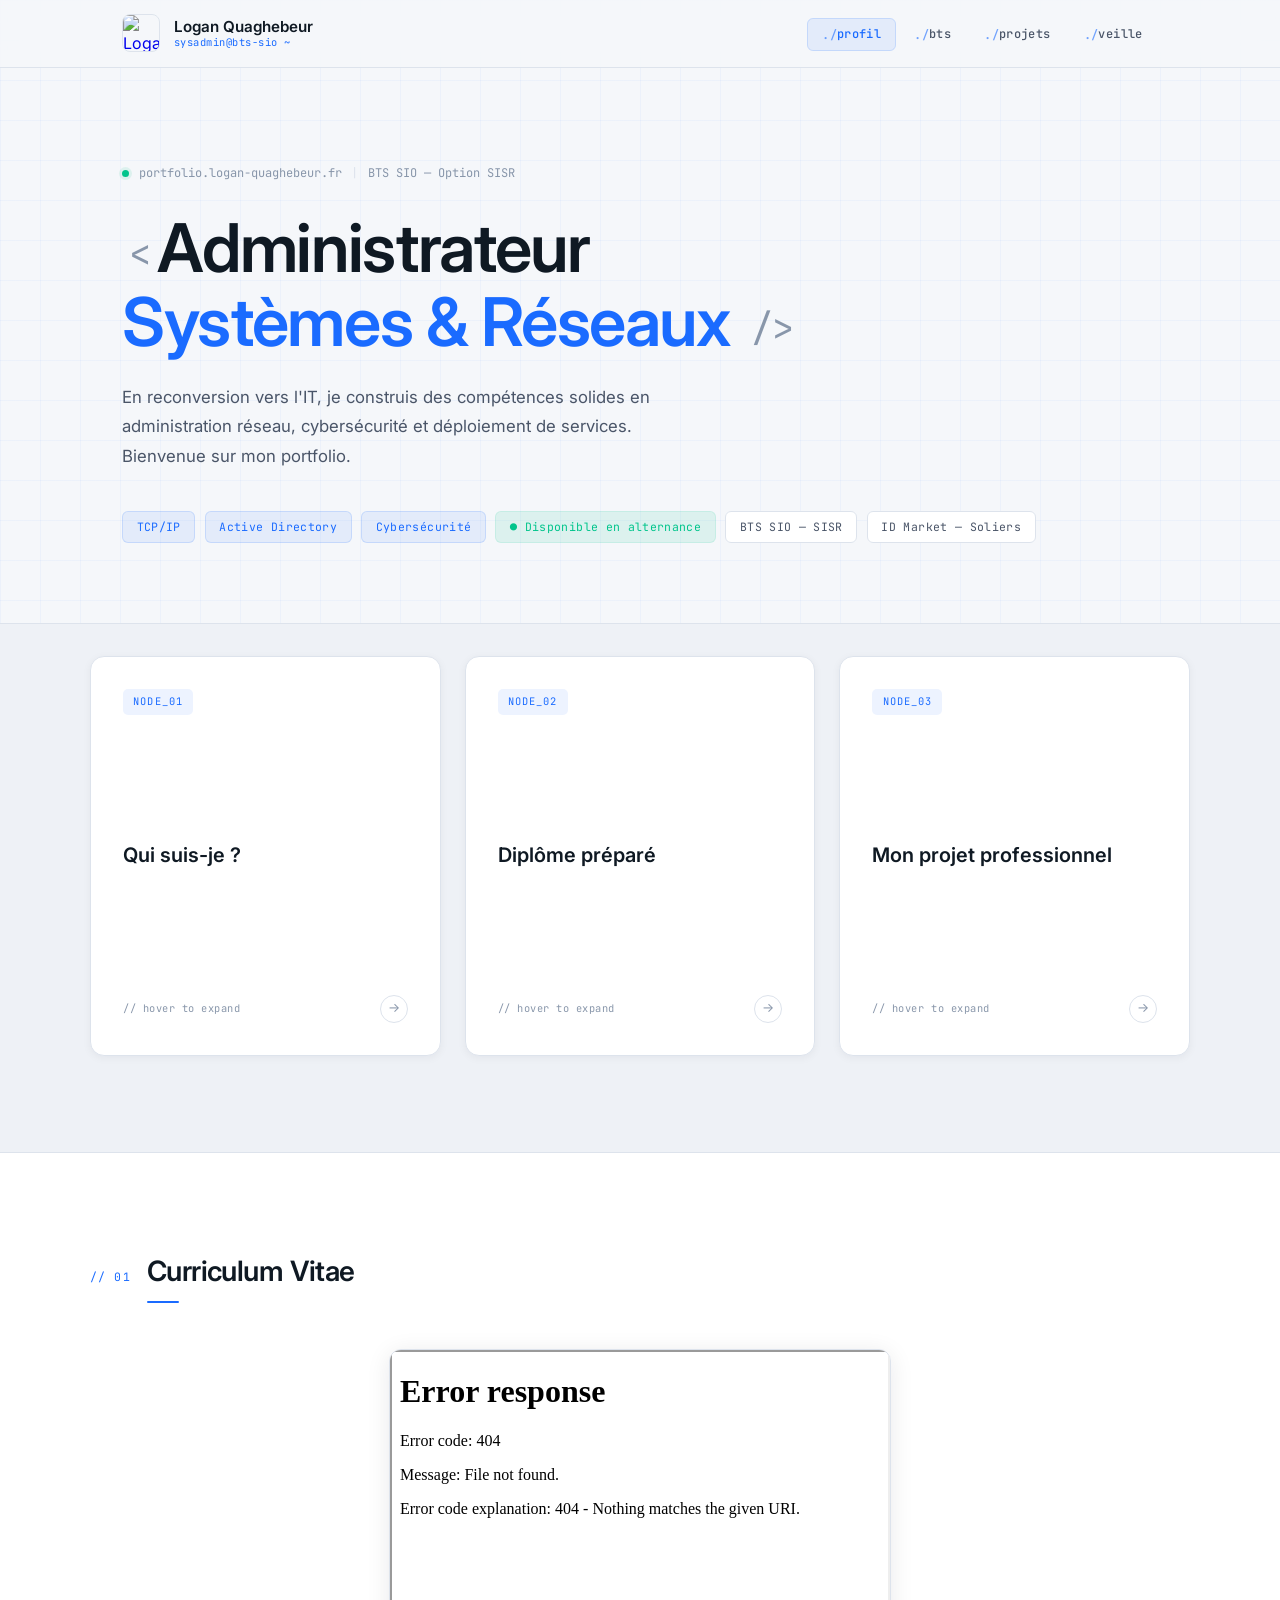
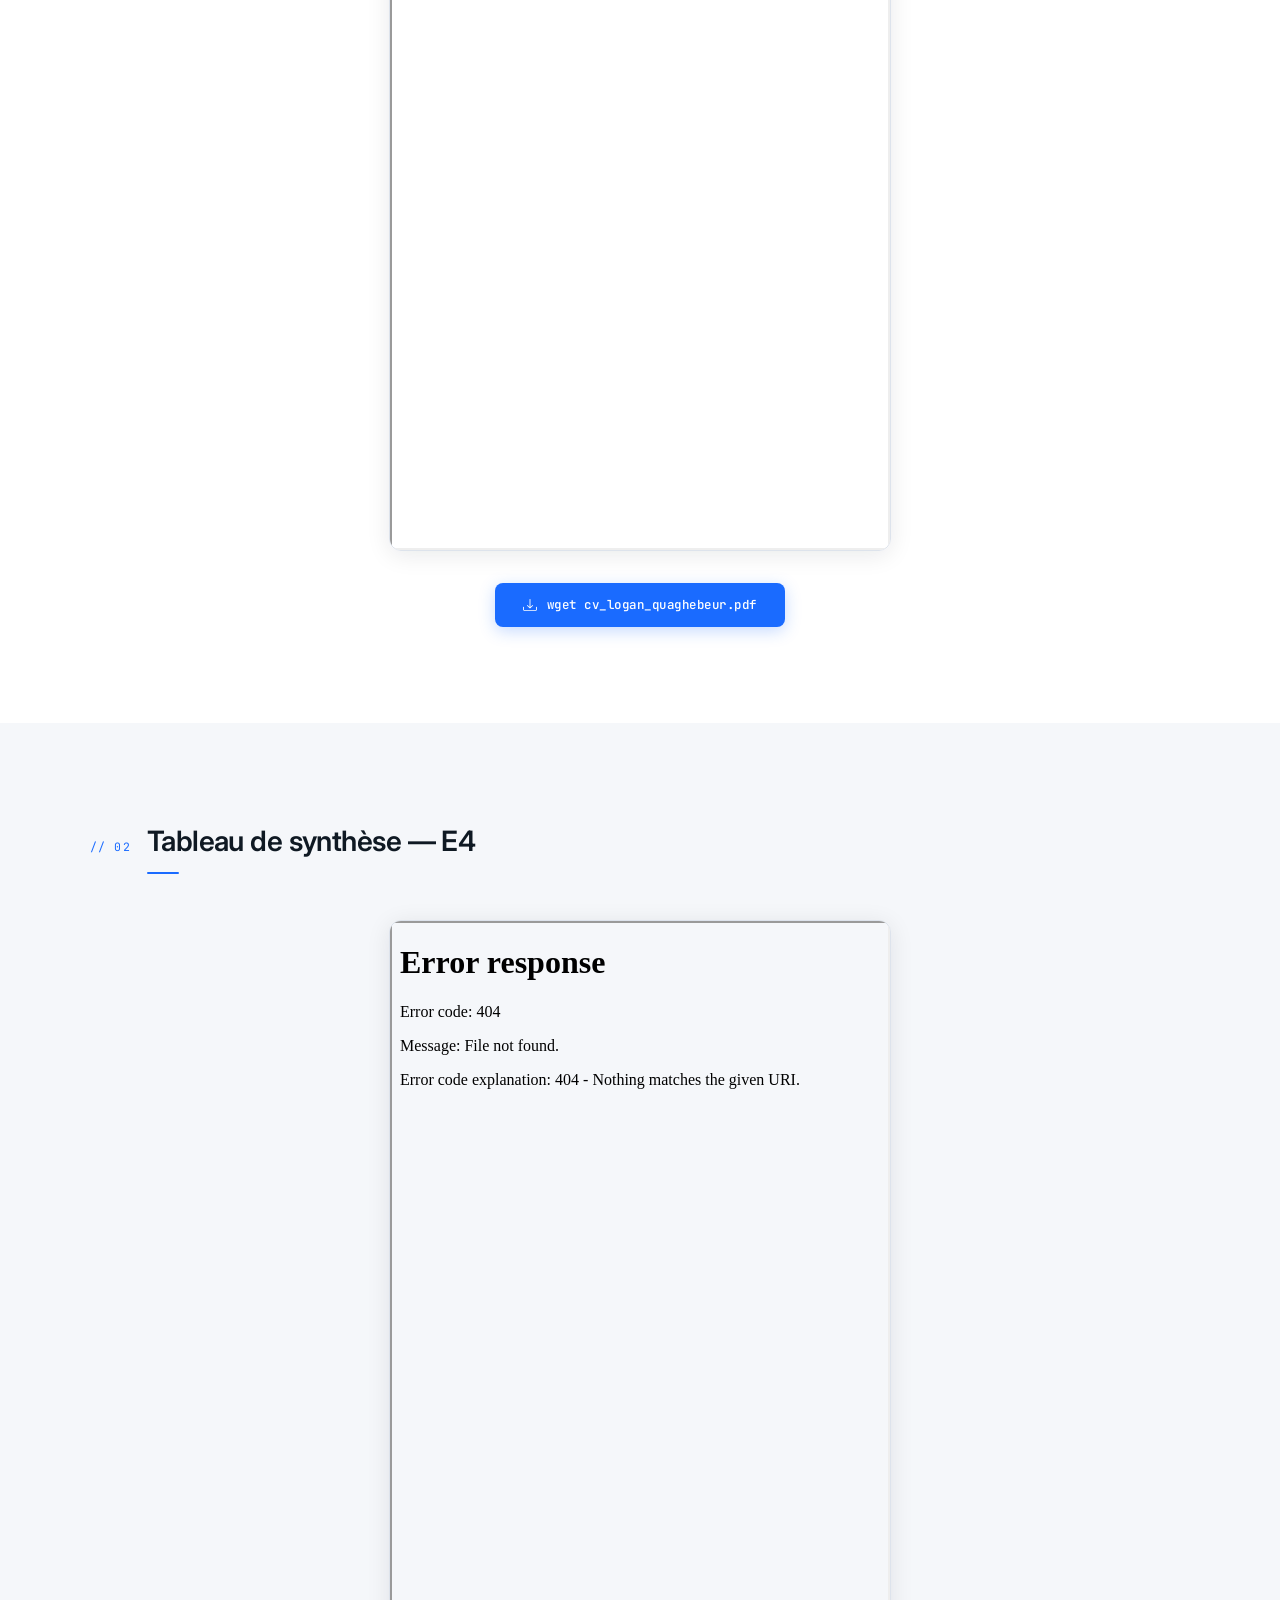
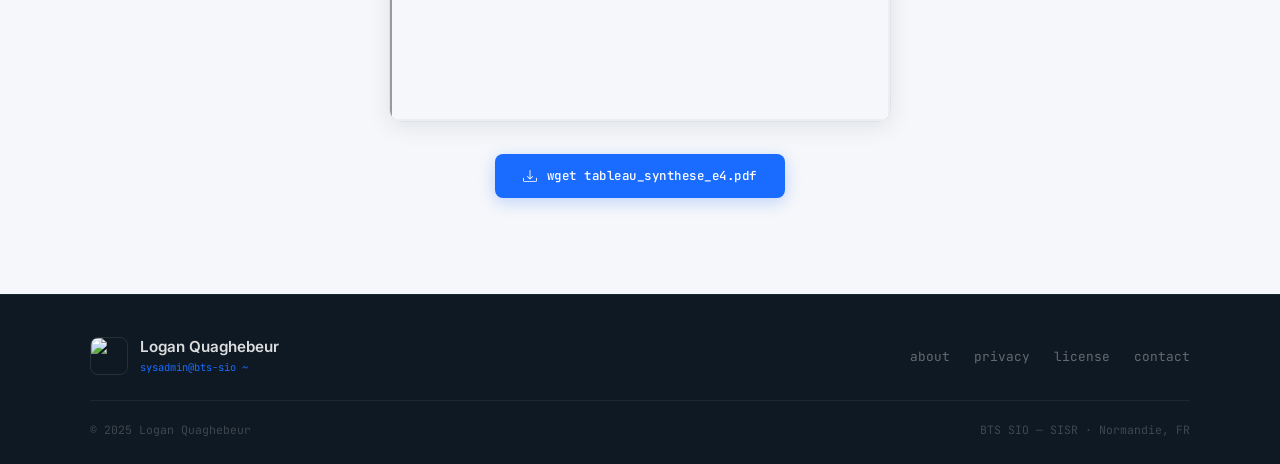
==== accueil/index.html @ 7952085e "refonte complète du style" ====
<!DOCTYPE html>
<html lang="fr">
<head>
    <meta charset="UTF-8">
    <meta name="viewport" content="width=device-width, initial-scale=1.0">
    <link href="https://fonts.googleapis.com/css2?family=JetBrains+Mono:wght@300;400;500;700&family=Inter:wght@300;400;500;600&display=swap" rel="stylesheet">
    <title>Logan Quaghebeur — Portfolio</title>
    <link rel="stylesheet" href="accueil.css">

</head>
<body>

<nav class="navbar">
    <div class="nav-inner">
        <a href="#" class="nav-brand">
            <img class="nav-avatar" src="moi.png" alt="Logan Quaghebeur">
            <div class="nav-name-wrap">
                <span class="nav-name">Logan Quaghebeur</span>
                <span class="nav-role">sysadmin@bts-sio ~</span>
            </div>
        </a>
        <ul class="nav-links">
            <li><a href="#" class="nav-link active">profil</a></li>
            <li><a href="../bts/bts.html" class="nav-link">bts</a></li>
            <li><a href="../projets/projets.html" class="nav-link">projets</a></li>
            <li><a href="../Veille/veille.html" class="nav-link">veille</a></li>
        </ul>
    </div>
</nav>

<section class="hero">
    <div class="hero-top">
        <span class="status-dot"></span>
        <span>portfolio.logan-quaghebeur.fr</span>
        <span style="color:var(--border)">|</span>
        <span>BTS SIO — Option SISR</span>
    </div>
    <h1 class="hero-title">
        <span class="tag">&lt;</span>Administrateur<br>
        <span class="highlight">Systèmes &amp; Réseaux</span>
        <span class="tag">/&gt;</span>
    </h1>
    <p class="hero-desc">
        En reconversion vers l'IT, je construis des compétences solides en administration réseau, cybersécurité et déploiement de services. Bienvenue sur mon portfolio.
    </p>
    <div class="hero-badges">
        <span class="badge badge--accent">TCP/IP</span>
        <span class="badge badge--accent">Active Directory</span>
        <span class="badge badge--accent">Cybersécurité</span>
        <span class="badge badge--green">● Disponible en alternance</span>
        <span class="badge">BTS SIO — SISR</span>
        <span class="badge">ID Market — Soliers</span>
    </div>
</section>

<section class="cards-section">
    <div class="cards-grid">

        <div class="card">
            <div class="card-inner">
                <div class="card-front">
                    <div>
                        <div class="card-id">NODE_01</div>
                    </div>
                    <div>
                        <h3 class="card-title">Qui suis-je ?</h3>
                    </div>
                    <div class="card-footer-front">
                        <span class="card-hint">// hover to expand</span>
                        <div class="card-arrow">→</div>
                    </div>
                </div>
                <div class="card-back">
                    <div class="card-back-id">NODE_01</div>
                    <div class="card-back-title">Qui suis-je ?</div>
                    <p>Je m'appelle <strong>Logan Quaghebeur</strong>. En reconversion dans le domaine de l'informatique, et plus particulièrement dans l'administration réseau, je suis riche d'une expérience de cinq ans dans le génie climatique, en tant que technicien bureau d'études puis chargé d'affaires. J'ai décidé de me reconvertir dans l'informatique, domaine pour lequel je possède une réelle appétence.</p>
                </div>
            </div>
        </div>

        <div class="card">
            <div class="card-inner">
                <div class="card-front">
                    <div>
                        <div class="card-id">NODE_02</div>
                    </div>
                    <div>
                        <h3 class="card-title">Diplôme préparé</h3>
                    </div>
                    <div class="card-footer-front">
                        <span class="card-hint">// hover to expand</span>
                        <div class="card-arrow">→</div>
                    </div>
                </div>
                <div class="card-back">
                    <div class="card-back-id">NODE_02</div>
                    <div class="card-back-title">Diplôme préparé</div>
                    <p>Dans le cadre de ma reconversion, je prépare un <strong>BTS Services Informatiques aux Organisations</strong>, option SISR, acquérant des compétences en support, cybersécurité et administration des systèmes et réseaux.<br><br>
                    Je réalise ce diplôme en alternance chez <strong>ID Market</strong> à Soliers, au sein du service informatique, où je m'occupe de la maintenance et du déploiement des infrastructures.</p>
                </div>
            </div>
        </div>

        <div class="card">
            <div class="card-inner">
                <div class="card-front">
                    <div>
                        <div class="card-id">NODE_03</div>
                    </div>
                    <div>
                        <h3 class="card-title">Mon projet professionnel</h3>
                    </div>
                    <div class="card-footer-front">
                        <span class="card-hint">// hover to expand</span>
                        <div class="card-arrow">→</div>
                    </div>
                </div>
                <div class="card-back">
                    <div class="card-back-id">NODE_03</div>
                    <div class="card-back-title">Mon projet professionnel</div>
                    <ul>
                        <li>Devenir <strong>administrateur systèmes &amp; réseaux</strong></li>
                        <li>Poursuivre en licence pro Administration &amp; Sécurité des SI</li>
                        <li>Maîtriser le déploiement de services</li>
                        <li>Assurer la sécurité et la confidentialité des données</li>
                        <li>Maîtriser les outils d'administration informatique</li>
                    </ul>
                </div>
            </div>
        </div>

    </div>
</section>

<section class="doc-section">
    <div class="section-header">
        <span class="section-num">// 01</span>
        <h2 class="section-title">Curriculum Vitae</h2>
    </div>
    <div class="doc-wrapper">
        <div class="doc-frame">
            <iframe src="../CV - Logan Quaghebeur.pdf" height="800" width="500"></iframe>
        </div>
        <a href="../CV - Logan Quaghebeur.pdf" download class="btn-dl">
            <svg xmlns="http://www.w3.org/2000/svg" width="14" height="14" fill="currentColor" viewBox="0 0 16 16"><path d="M.5 9.9a.5.5 0 0 1 .5.5v2.5a1 1 0 0 0 1 1h12a1 1 0 0 0 1-1v-2.5a.5.5 0 0 1 1 0v2.5a2 2 0 0 1-2 2H2a2 2 0 0 1-2-2v-2.5a.5.5 0 0 1 .5-.5"/><path d="M7.646 11.854a.5.5 0 0 0 .708 0l3-3a.5.5 0 0 0-.708-.708L8.5 10.293V1.5a.5.5 0 0 0-1 0v8.793L5.354 8.146a.5.5 0 1 0-.708.708z"/></svg>
            wget cv_logan_quaghebeur.pdf
        </a>
    </div>
</section>

<section class="doc-section doc-section--alt">
    <div class="section-header">
        <span class="section-num">// 02</span>
        <h2 class="section-title">Tableau de synthèse — E4</h2>
    </div>
    <div class="doc-wrapper">
        <div class="doc-frame">
            <iframe src="tbl.pdf" height="800" width="500"></iframe>
        </div>
        <a href="tbl.pdf" download class="btn-dl">
            <svg xmlns="http://www.w3.org/2000/svg" width="14" height="14" fill="currentColor" viewBox="0 0 16 16"><path d="M.5 9.9a.5.5 0 0 1 .5.5v2.5a1 1 0 0 0 1 1h12a1 1 0 0 0 1-1v-2.5a.5.5 0 0 1 1 0v2.5a2 2 0 0 1-2 2H2a2 2 0 0 1-2-2v-2.5a.5.5 0 0 1 .5-.5"/><path d="M7.646 11.854a.5.5 0 0 0 .708 0l3-3a.5.5 0 0 0-.708-.708L8.5 10.293V1.5a.5.5 0 0 0-1 0v8.793L5.354 8.146a.5.5 0 1 0-.708.708z"/></svg>
            wget tableau_synthese_e4.pdf
        </a>
    </div>
</section>

<footer class="footer">
    <div class="footer-inner">
        <div class="footer-brand">
            <img class="nav-avatar" src="moi.png" alt="Logan Quaghebeur">
            <div>
                <div class="footer-name">Logan Quaghebeur</div>
                <div class="footer-role">sysadmin@bts-sio ~</div>
            </div>
        </div>
        <ul class="footer-links">
            <li><a href="#">about</a></li>
            <li><a href="#">privacy</a></li>
            <li><a href="#">license</a></li>
            <li><a href="#">contact</a></li>
        </ul>
    </div>
    <div class="footer-bottom">
        <span>© 2025 Logan Quaghebeur</span>
        <span>BTS SIO — SISR · Normandie, FR</span>
    </div>
</footer>

</body>
</html>
---- accueil/accueil.css ----
:root {
  --bg:          #f5f7fa;
  --bg-alt:      #eef1f6;
  --surface:     #ffffff;
  --surface-2:   #f0f4f8;
  --border:      #dde3ec;
  --border-soft: #eaeff5;
  --accent:      #1a6bff;
  --accent-dim:  rgba(26,107,255,0.08);
  --accent-dim2: rgba(26,107,255,0.15);
  --green:       #00c48c;
  --green-dim:   rgba(0,196,140,0.10);
  --text:        #0f1923;
  --text-mid:    #4a5568;
  --text-light:  #8896aa;
  --mono:        'JetBrains Mono', monospace;
  --sans:        'Inter', sans-serif;
}

*, *::before, *::after { box-sizing: border-box; margin: 0; padding: 0; }
html { scroll-behavior: smooth; }

body {
  background: var(--bg);
  color: var(--text);
  font-family: var(--sans);
  font-weight: 400;
  line-height: 1.6;
  overflow-x: hidden;
}

/* ── GRID PATTERN BACKGROUND ── */
body::before {
  content: "";
  position: fixed;
  inset: 0;
  background-image:
    linear-gradient(rgba(26,107,255,0.04) 1px, transparent 1px),
    linear-gradient(90deg, rgba(26,107,255,0.04) 1px, transparent 1px);
  background-size: 40px 40px;
  pointer-events: none;
  z-index: 0;
}

/* ══════════════════════════════
   NAVBAR
══════════════════════════════ */
.navbar {
  position: sticky;
  top: 0;
  z-index: 200;
  background: rgba(245,247,250,0.92);
  backdrop-filter: blur(16px);
  border-bottom: 1px solid var(--border);
}

.nav-inner {
  max-width: 1100px;
  margin: 0 auto;
  padding: 0.9rem 2rem;
  display: flex;
  align-items: center;
  justify-content: space-between;
}

.nav-brand {
  display: flex;
  align-items: center;
  gap: 0.85rem;
  text-decoration: none;
}

.nav-avatar {
  width: 38px;
  height: 38px;
  border-radius: 8px;
  object-fit: cover;
  border: 1px solid var(--border);
}

.nav-name-wrap { display: flex; flex-direction: column; line-height: 1.2; }

.nav-name {
  font-family: var(--sans);
  font-size: 0.95rem;
  font-weight: 600;
  color: var(--text);
}

.nav-role {
  font-family: var(--mono);
  font-size: 0.65rem;
  color: var(--accent);
  letter-spacing: 0.05em;
}

.nav-links {
  list-style: none;
  display: flex;
  gap: 0.15rem;
}

.nav-link {
  font-family: var(--mono);
  font-size: 0.75rem;
  font-weight: 500;
  color: var(--text-mid);
  text-decoration: none;
  padding: 0.45rem 0.9rem;
  border-radius: 6px;
  border: 1px solid transparent;
  transition: all 0.18s ease;
  letter-spacing: 0.03em;
}

.nav-link::before { content: "./"; color: var(--accent); opacity: 0.6; }
.nav-link:hover { color: var(--accent); background: var(--accent-dim); border-color: var(--accent-dim2); }
.nav-link.active { color: var(--accent); background: var(--accent-dim); border-color: var(--accent-dim2); }

/* ══════════════════════════════
   HERO
══════════════════════════════ */
.hero {
  position: relative;
  z-index: 1;
  padding: 6rem 2rem 5rem;
  max-width: 1100px;
  margin: 0 auto;
}

.hero-top {
  display: flex;
  align-items: center;
  gap: 0.6rem;
  margin-bottom: 1.75rem;
  font-family: var(--mono);
  font-size: 0.75rem;
  color: var(--text-light);
}

.status-dot {
  width: 7px; height: 7px;
  border-radius: 50%;
  background: var(--green);
  box-shadow: 0 0 0 3px var(--green-dim);
  animation: pulse 2s infinite;
}

@keyframes pulse {
  0%, 100% { box-shadow: 0 0 0 3px var(--green-dim); }
  50%       { box-shadow: 0 0 0 6px rgba(0,196,140,0.05); }
}

.hero-title {
  font-family: var(--sans);
  font-size: clamp(2.4rem, 5.5vw, 4.2rem);
  font-weight: 600;
  line-height: 1.1;
  color: var(--text);
  letter-spacing: -0.02em;
  margin-bottom: 1.5rem;
  animation: fadeUp 0.7s ease both;
}

.hero-title .highlight {
  color: var(--accent);
  position: relative;
}

.hero-title .tag {
  font-family: var(--mono);
  font-size: 0.55em;
  font-weight: 400;
  color: var(--text-light);
  vertical-align: middle;
  margin: 0 0.2em;
}

.hero-desc {
  font-size: 1.05rem;
  color: var(--text-mid);
  max-width: 560px;
  line-height: 1.75;
  margin-bottom: 2.5rem;
  animation: fadeUp 0.8s 0.1s ease both;
}

.hero-badges {
  display: flex;
  flex-wrap: wrap;
  gap: 0.6rem;
  animation: fadeUp 0.9s 0.2s ease both;
}

.badge {
  font-family: var(--mono);
  font-size: 0.72rem;
  padding: 0.35rem 0.85rem;
  border-radius: 6px;
  border: 1px solid var(--border);
  color: var(--text-mid);
  background: var(--surface);
  letter-spacing: 0.03em;
}

.badge--accent {
  color: var(--accent);
  border-color: var(--accent-dim2);
  background: var(--accent-dim);
}

.badge--green {
  color: var(--green);
  border-color: var(--green-dim);
  background: var(--green-dim);
}

@keyframes fadeUp {
  from { opacity: 0; transform: translateY(20px); }
  to   { opacity: 1; transform: translateY(0); }
}

/* ══════════════════════════════
   CARDS
══════════════════════════════ */
.cards-section {
  position: relative;
  z-index: 1;
  padding: 2rem 2rem 6rem;
  background: var(--bg-alt);
  border-top: 1px solid var(--border);
  border-bottom: 1px solid var(--border);
}

.cards-grid {
  max-width: 1100px;
  margin: 0 auto;
  display: grid;
  grid-template-columns: repeat(3, 1fr);
  gap: 1.5rem;
}

@media (max-width: 900px) {
  .cards-grid { grid-template-columns: 1fr; max-width: 480px; }
  .nav-links { display: none; }
}

.card {
  height: 400px;
  perspective: 1200px;
  cursor: pointer;
}

.card-inner {
  position: relative;
  width: 100%; height: 100%;
  transform-style: preserve-3d;
  transition: transform 0.7s cubic-bezier(0.4, 0.2, 0.2, 1);
}

.card:hover .card-inner { transform: rotateY(180deg); }

.card-front, .card-back {
  position: absolute;
  inset: 0;
  backface-visibility: hidden;
  border-radius: 14px;
  padding: 2rem;
  overflow: hidden;
}

/* Front */
.card-front {
  background: var(--surface);
  border: 1px solid var(--border);
  box-shadow: 0 2px 8px rgba(15,25,35,0.05);
  display: flex;
  flex-direction: column;
  justify-content: space-between;
  transition: border-color 0.25s, box-shadow 0.25s;
}

.card-front::before {
  content: "";
  position: absolute;
  top: 0; left: 0; right: 0;
  height: 3px;
  background: linear-gradient(90deg, var(--accent), #5096ff);
  border-radius: 14px 14px 0 0;
  opacity: 0;
  transition: opacity 0.25s;
}

.card:hover .card-front { border-color: var(--accent-dim2); box-shadow: 0 4px 24px rgba(26,107,255,0.10); }
.card:hover .card-front::before { opacity: 1; }

.card-id {
  font-family: var(--mono);
  font-size: 0.65rem;
  color: var(--accent);
  letter-spacing: 0.1em;
  padding: 0.3rem 0.65rem;
  background: var(--accent-dim);
  border-radius: 5px;
  width: fit-content;
}

.card-title {
  font-family: var(--sans);
  font-size: 1.25rem;
  font-weight: 600;
  color: var(--text);
  line-height: 1.3;
}

.card-footer-front {
  display: flex;
  align-items: center;
  justify-content: space-between;
}

.card-hint {
  font-family: var(--mono);
  font-size: 0.65rem;
  color: var(--text-light);
  letter-spacing: 0.05em;
}

.card-arrow {
  width: 28px; height: 28px;
  border-radius: 50%;
  border: 1px solid var(--border);
  display: flex; align-items: center; justify-content: center;
  color: var(--text-light);
  font-size: 0.8rem;
  transition: all 0.2s;
}

.card:hover .card-arrow {
  background: var(--accent);
  border-color: var(--accent);
  color: white;
}

/* Back */
.card-back {
  background: var(--text);
  transform: rotateY(180deg);
  display: flex;
  flex-direction: column;
  gap: 1rem;
  border: 1px solid var(--text);
}

.card-back-id {
  font-family: var(--mono);
  font-size: 0.65rem;
  color: var(--accent);
  letter-spacing: 0.1em;
  padding: 0.3rem 0.65rem;
  background: rgba(26,107,255,0.15);
  border-radius: 5px;
  width: fit-content;
}

.card-back-title {
  font-family: var(--sans);
  font-size: 0.95rem;
  font-weight: 600;
  color: #fff;
}

.card-back p {
  font-size: 0.875rem;
  line-height: 1.75;
  color: rgba(255,255,255,0.7);
  overflow-y: auto;
  flex: 1;
}

.card-back p::-webkit-scrollbar { width: 3px; }
.card-back p::-webkit-scrollbar-thumb { background: rgba(255,255,255,0.15); border-radius: 3px; }

.card-back strong { color: #fff; font-weight: 600; }

.card-back ul {
  list-style: none;
  display: flex;
  flex-direction: column;
  gap: 0.5rem;
  flex: 1;
  overflow-y: auto;
}

.card-back ul li {
  font-size: 0.85rem;
  color: rgba(255,255,255,0.7);
  display: flex;
  align-items: flex-start;
  gap: 0.5rem;
}

.card-back ul li::before {
  content: "▸";
  color: var(--accent);
  font-size: 0.7rem;
  margin-top: 0.2rem;
  flex-shrink: 0;
}

/* ══════════════════════════════
   DOC SECTIONS
══════════════════════════════ */
.doc-section {
  position: relative;
  z-index: 1;
  padding: 6rem 2rem;
  background: var(--surface);
}

.doc-section--alt { background: var(--bg); }

.section-header {
  max-width: 1100px;
  margin: 0 auto 3.5rem;
  display: flex;
  align-items: baseline;
  gap: 1rem;
}

.section-num {
  font-family: var(--mono);
  font-size: 0.72rem;
  color: var(--accent);
  letter-spacing: 0.1em;
}

.section-title {
  font-family: var(--sans);
  font-size: 1.75rem;
  font-weight: 600;
  color: var(--text);
  letter-spacing: -0.02em;
  position: relative;
}

.section-title::after {
  content: "";
  position: absolute;
  bottom: -10px; left: 0;
  width: 32px; height: 2px;
  background: var(--accent);
  border-radius: 2px;
}

.doc-wrapper {
  max-width: 1100px;
  margin: 0 auto;
  display: flex;
  flex-direction: column;
  align-items: center;
  gap: 2rem;
}

.doc-frame {
  border-radius: 12px;
  overflow: hidden;
  box-shadow: 0 4px 24px rgba(15,25,35,0.09);
  border: 1px solid var(--border);
}

.doc-frame iframe { display: block; }

.btn-dl {
  display: inline-flex;
  align-items: center;
  gap: 0.6rem;
  background: var(--accent);
  color: white;
  font-family: var(--mono);
  font-size: 0.78rem;
  font-weight: 500;
  letter-spacing: 0.04em;
  padding: 0.75rem 1.75rem;
  border-radius: 8px;
  text-decoration: none;
  transition: all 0.2s ease;
  box-shadow: 0 4px 16px rgba(26,107,255,0.25);
}

.btn-dl:hover {
  background: #0f57e0;
  transform: translateY(-2px);
  box-shadow: 0 6px 24px rgba(26,107,255,0.35);
  color: white;
}

/* ══════════════════════════════
   FOOTER
══════════════════════════════ */
.footer {
  position: relative;
  z-index: 1;
  background: var(--text);
  padding: 2.5rem 2rem 1.5rem;
  border-top: 1px solid rgba(255,255,255,0.05);
}

.footer-inner {
  max-width: 1100px;
  margin: 0 auto 1.5rem;
  display: flex;
  align-items: center;
  justify-content: space-between;
  flex-wrap: wrap;
  gap: 1.5rem;
}

.footer-brand { display: flex; align-items: center; gap: 0.75rem; }

.footer-brand .nav-avatar { border-color: rgba(255,255,255,0.1); }

.footer-name {
  font-family: var(--sans);
  font-size: 0.95rem;
  font-weight: 600;
  color: rgba(255,255,255,0.85);
}

.footer-role {
  font-family: var(--mono);
  font-size: 0.65rem;
  color: var(--accent);
}

.footer-links { list-style: none; display: flex; gap: 1.5rem; flex-wrap: wrap; }
.footer-links a {
  font-size: 0.8rem;
  color: rgba(255,255,255,0.35);
  text-decoration: none;
  transition: color 0.2s;
  font-family: var(--mono);
}
.footer-links a:hover { color: rgba(255,255,255,0.75); }

.footer-bottom {
  max-width: 1100px;
  margin: 0 auto;
  padding-top: 1.25rem;
  border-top: 1px solid rgba(255,255,255,0.06);
  font-family: var(--mono);
  font-size: 0.72rem;
  color: rgba(255,255,255,0.2);
  display: flex;
  justify-content: space-between;
  flex-wrap: wrap;
  gap: 0.5rem;
}
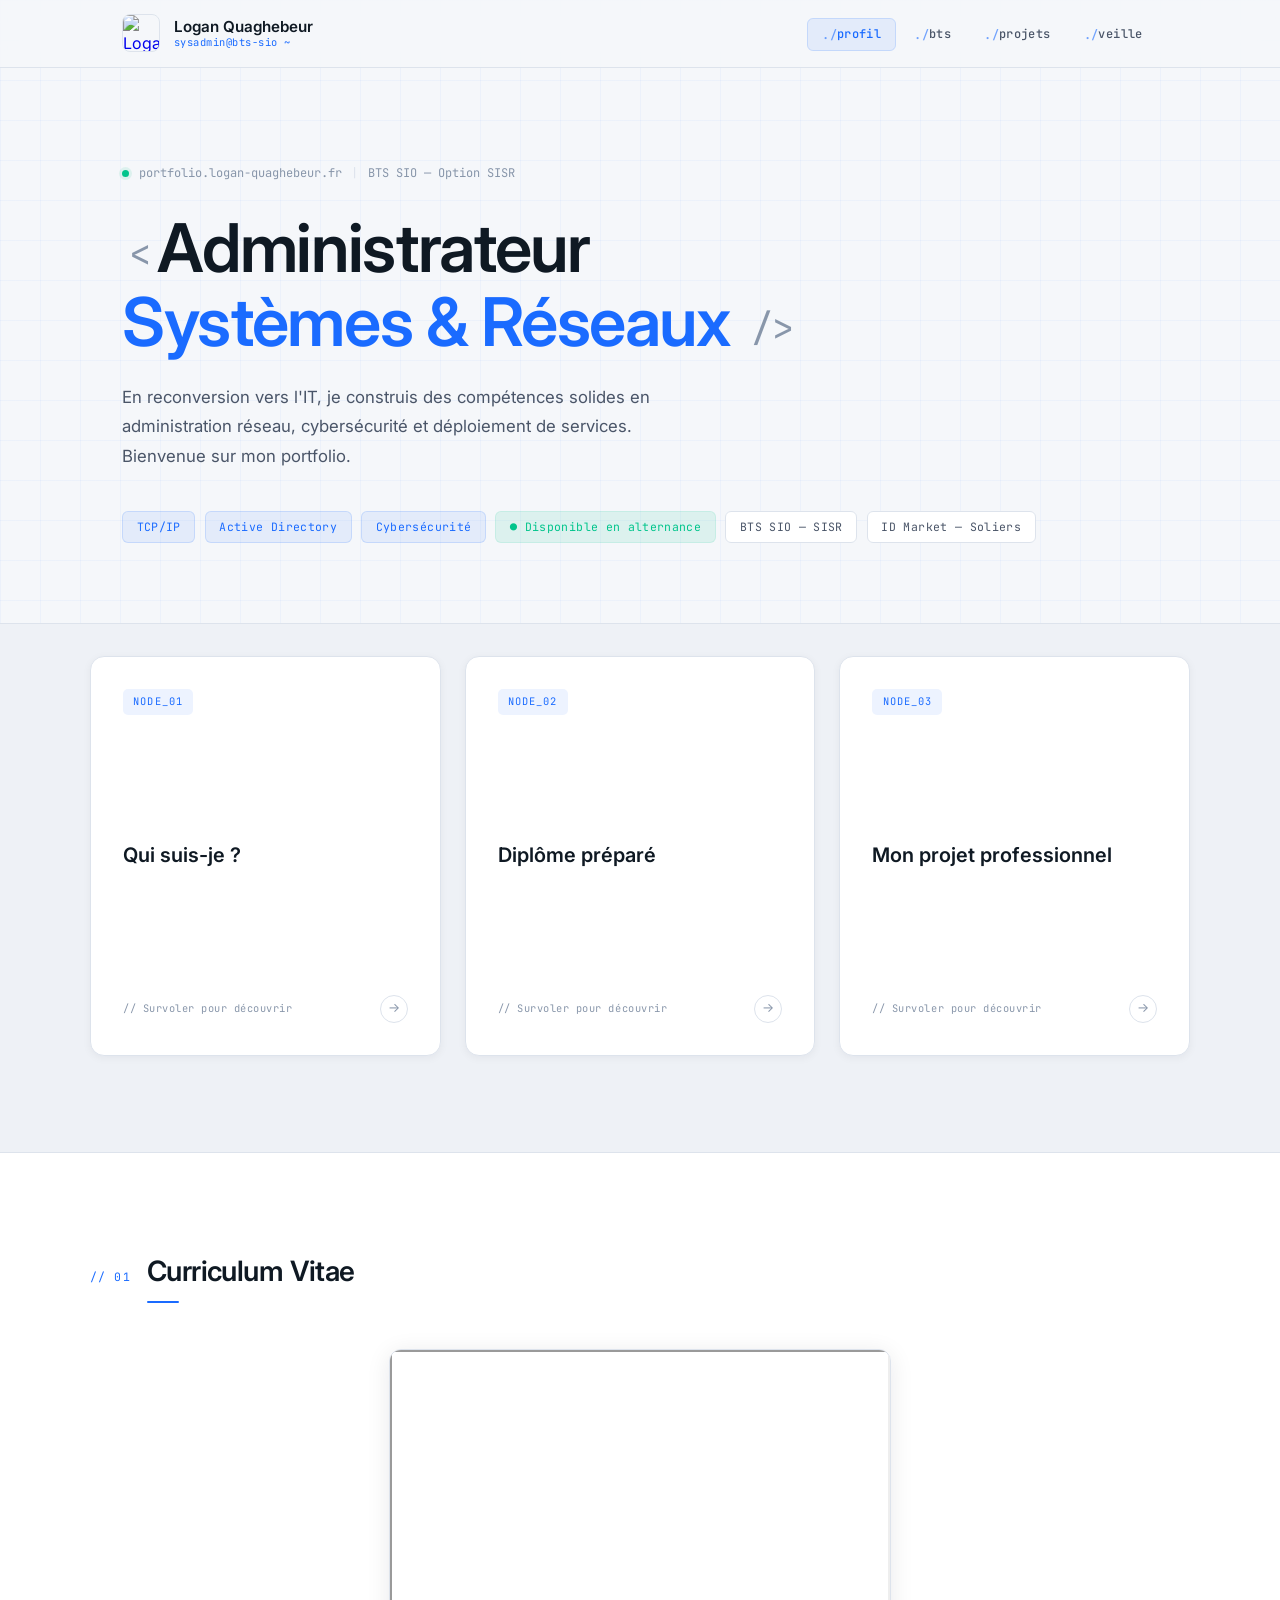
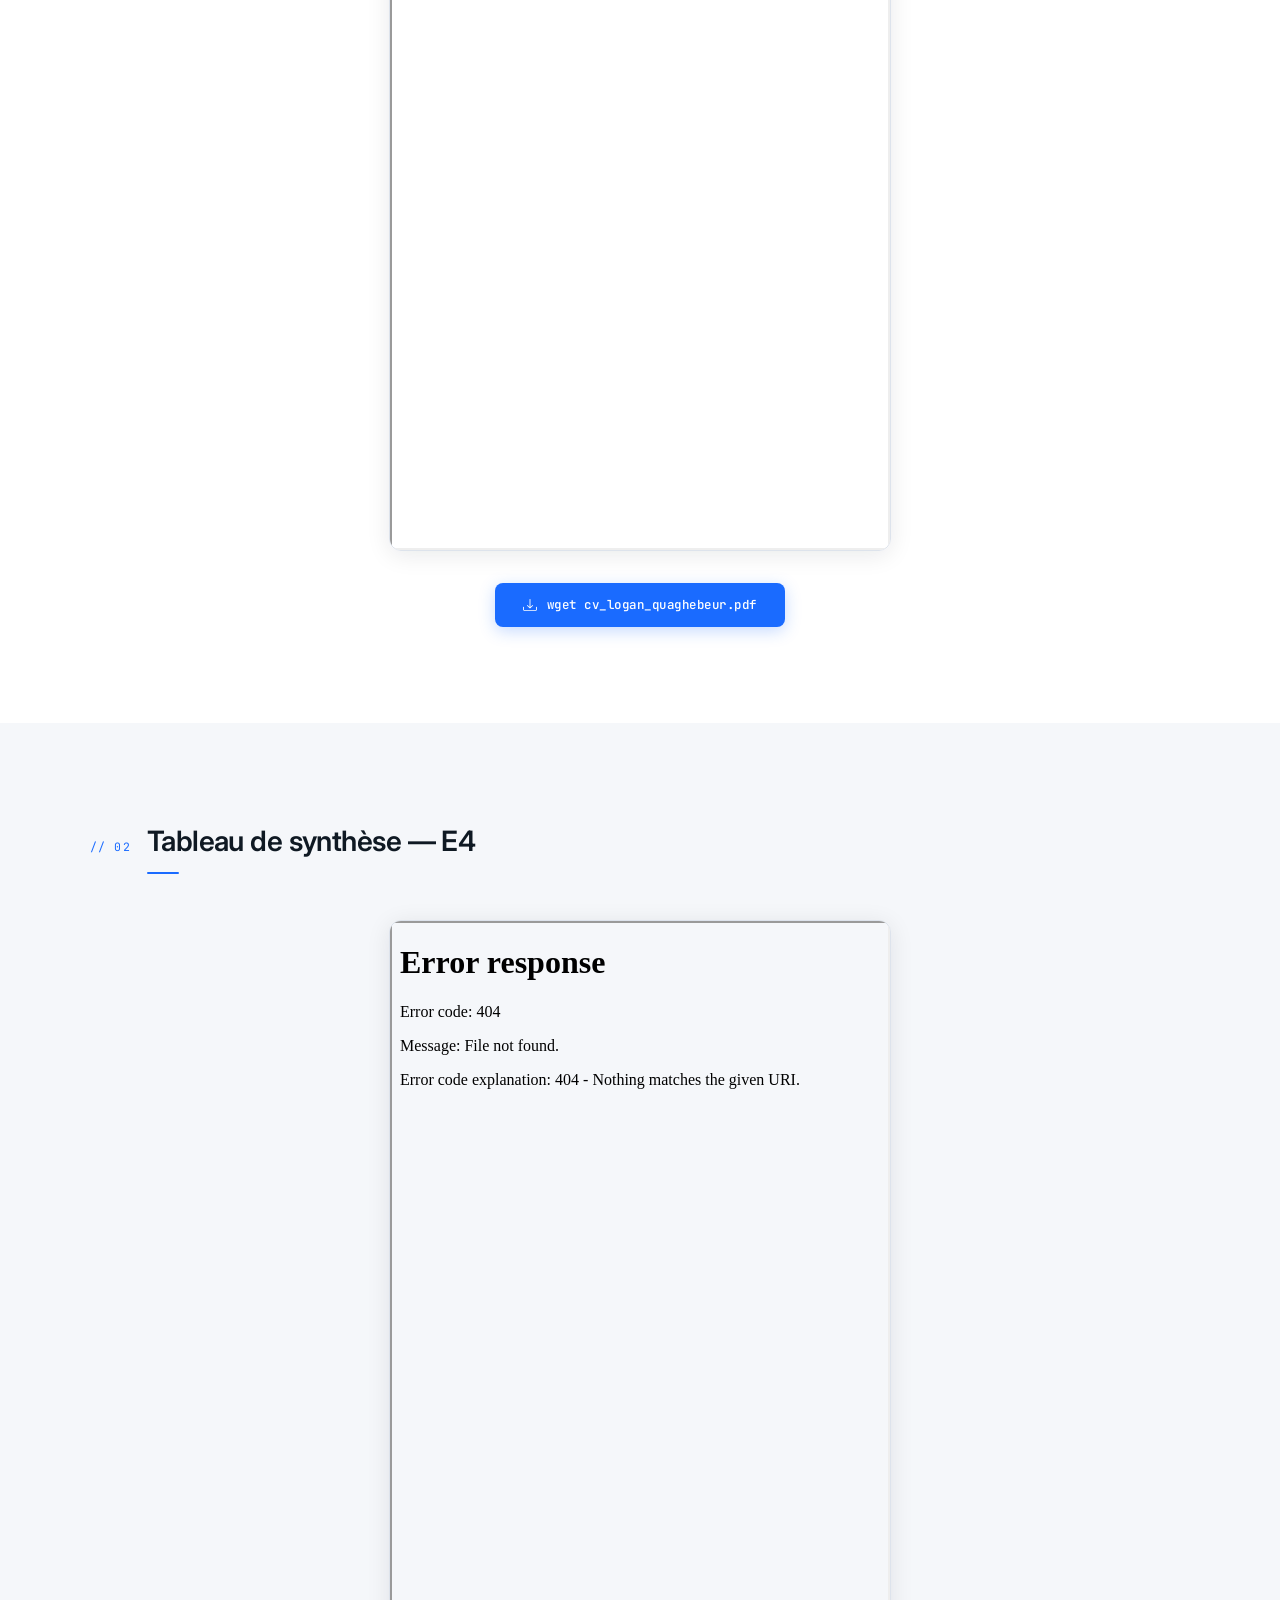
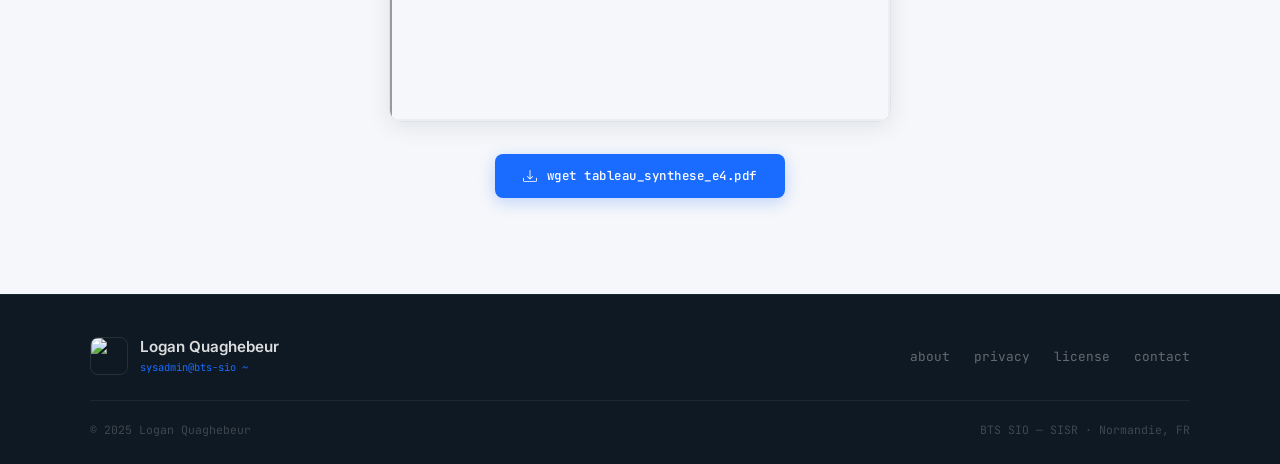
==== commit 4d699e69: "traduction Nodes" ====
--- a/accueil/index.html
+++ b/accueil/index.html
@@ -66,7 +66,7 @@
                         <h3 class="card-title">Qui suis-je ?</h3>
                     </div>
                     <div class="card-footer-front">
-                        <span class="card-hint">// hover to expand</span>
+                        <span class="card-hint">// Survoler pour découvrir</span>
                         <div class="card-arrow">→</div>
                     </div>
                 </div>
@@ -88,7 +88,7 @@
                         <h3 class="card-title">Diplôme préparé</h3>
                     </div>
                     <div class="card-footer-front">
-                        <span class="card-hint">// hover to expand</span>
+                        <span class="card-hint">// Survoler pour découvrir</span>
                         <div class="card-arrow">→</div>
                     </div>
                 </div>
@@ -111,7 +111,7 @@
                         <h3 class="card-title">Mon projet professionnel</h3>
                     </div>
                     <div class="card-footer-front">
-                        <span class="card-hint">// hover to expand</span>
+                        <span class="card-hint">// Survoler pour découvrir</span>
                         <div class="card-arrow">→</div>
                     </div>
                 </div>
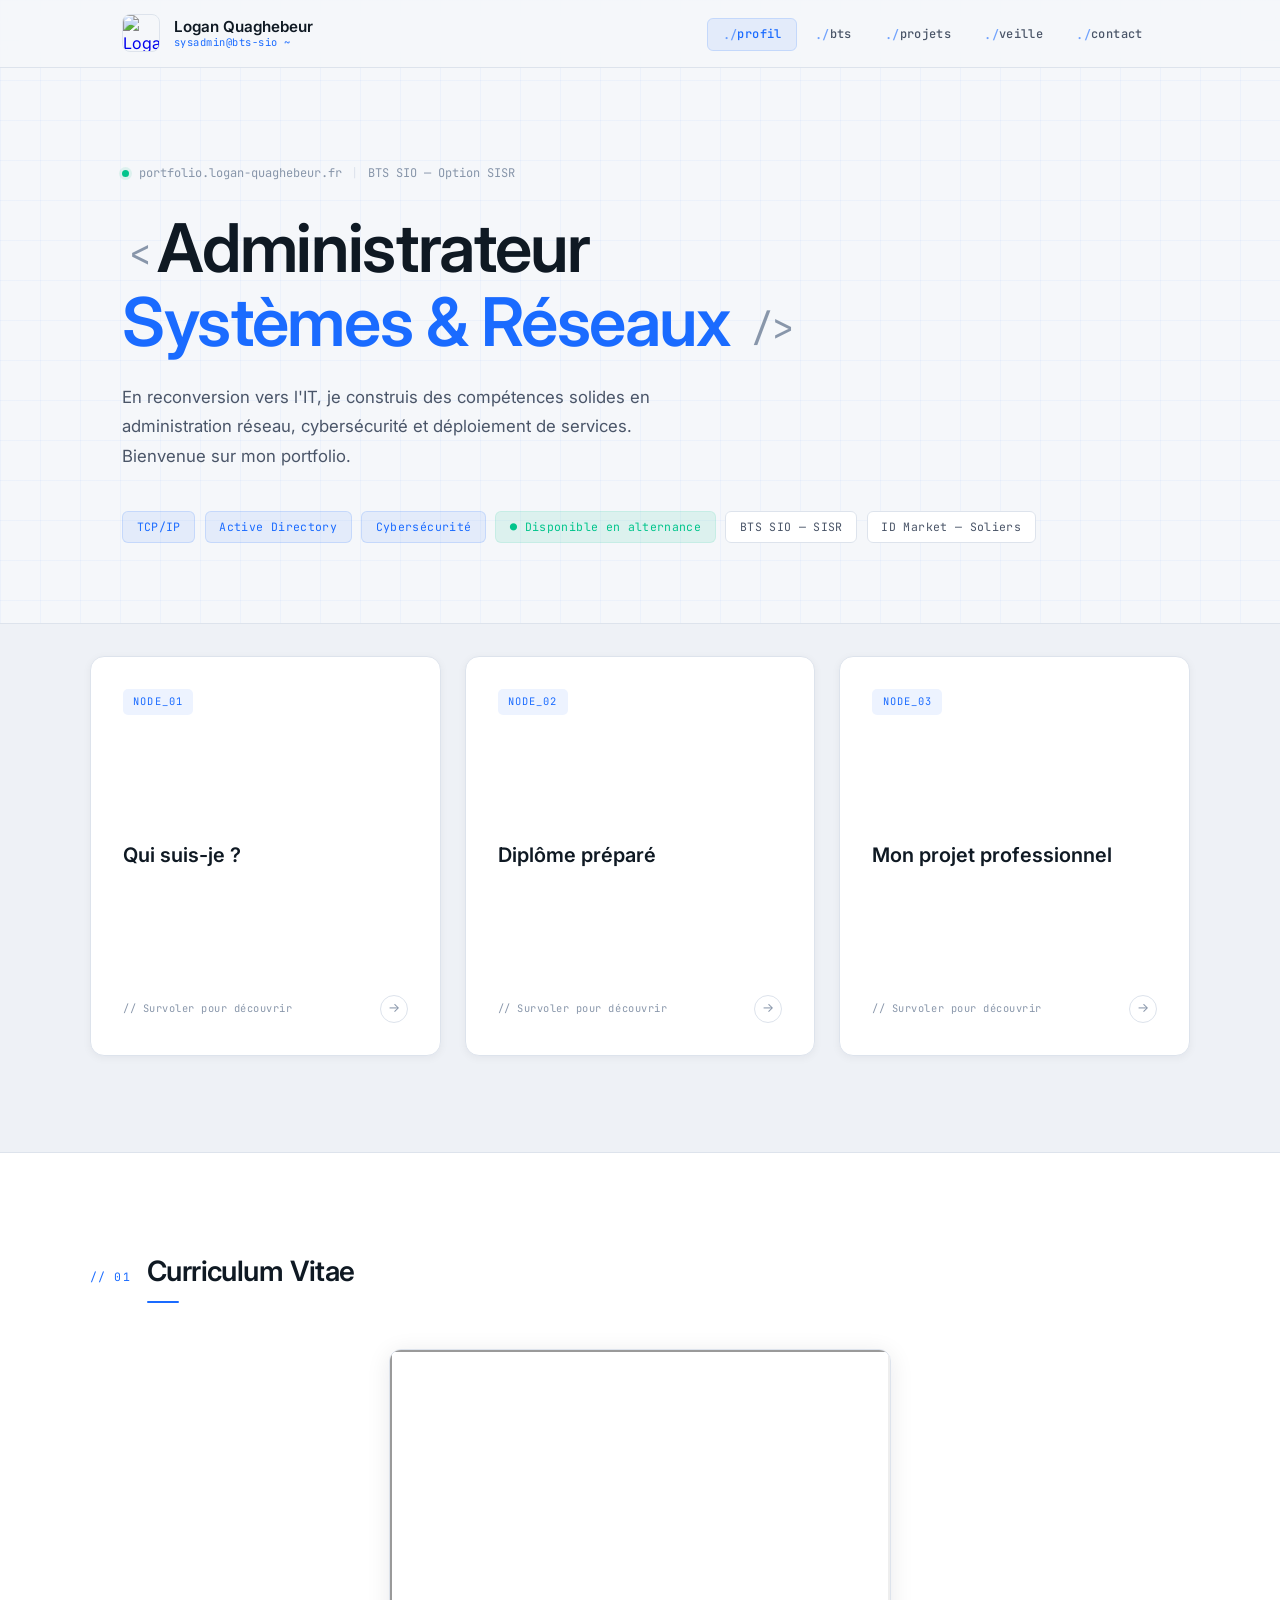
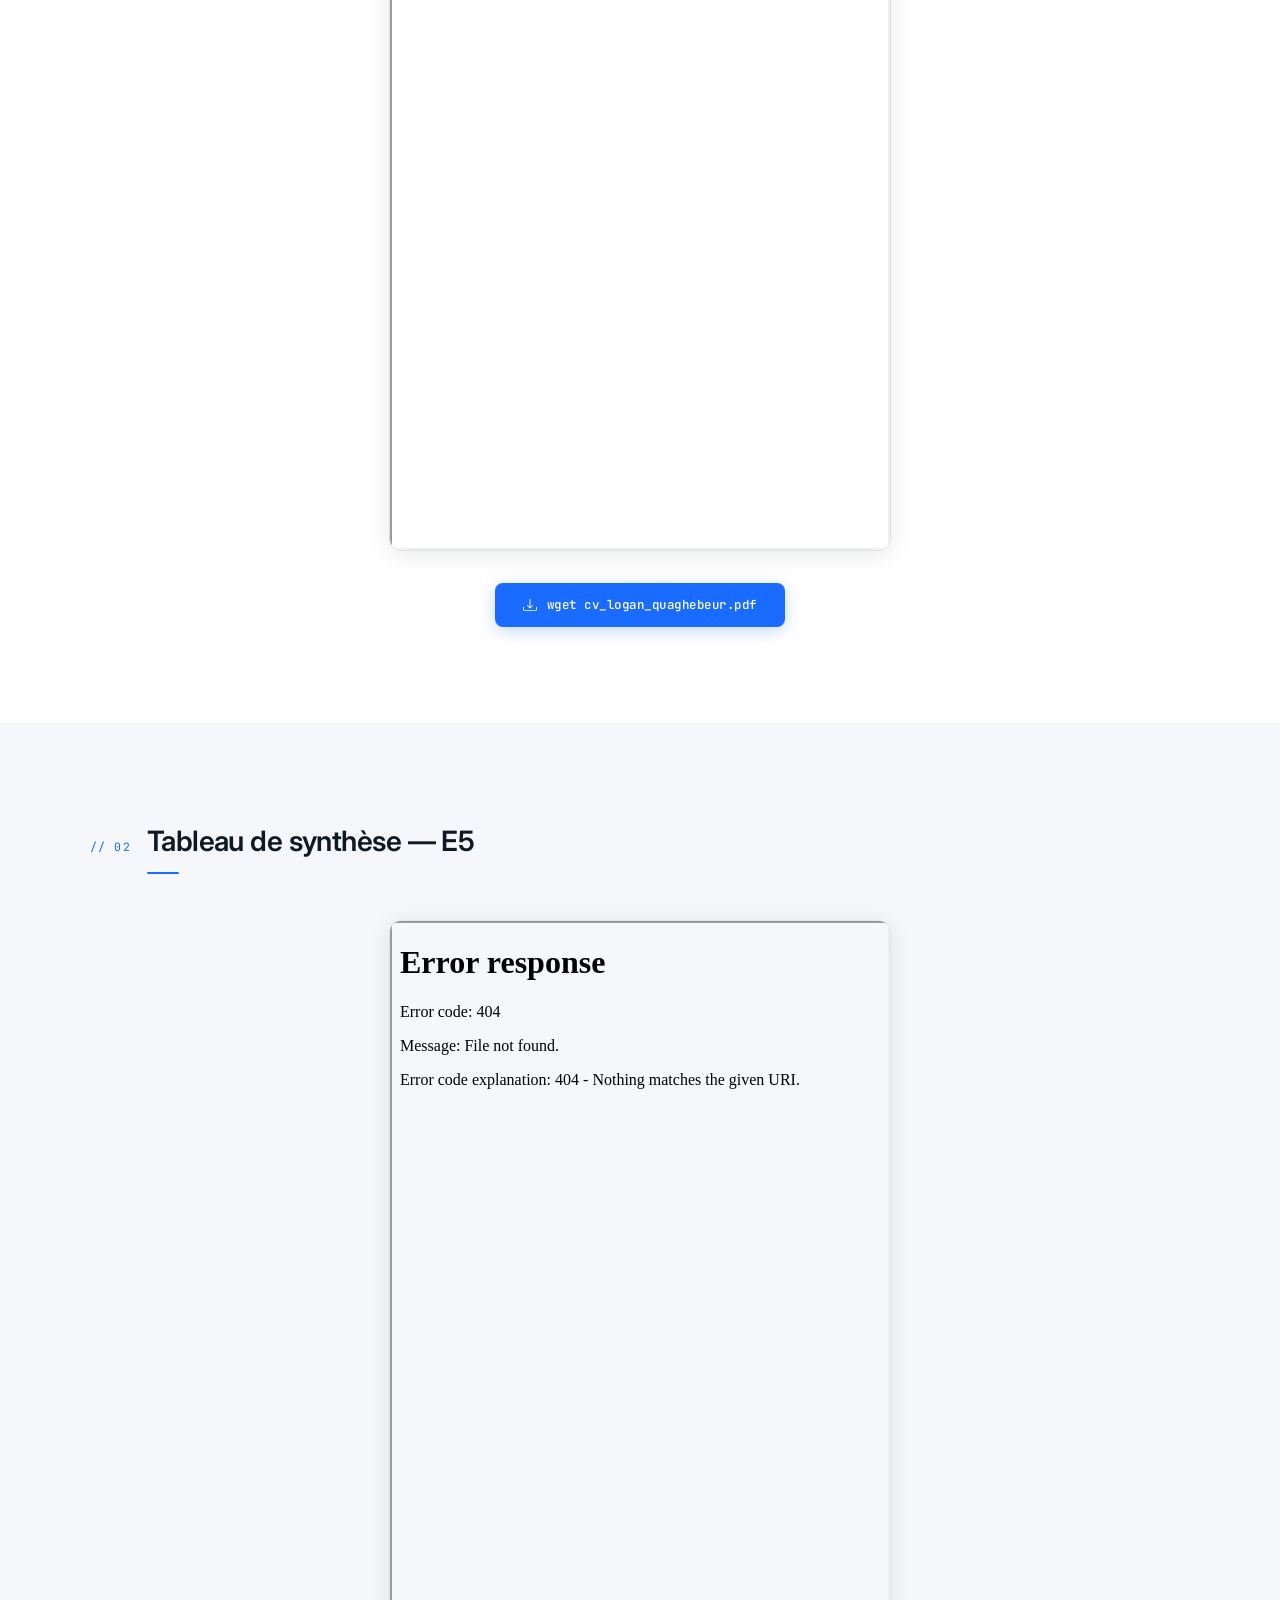
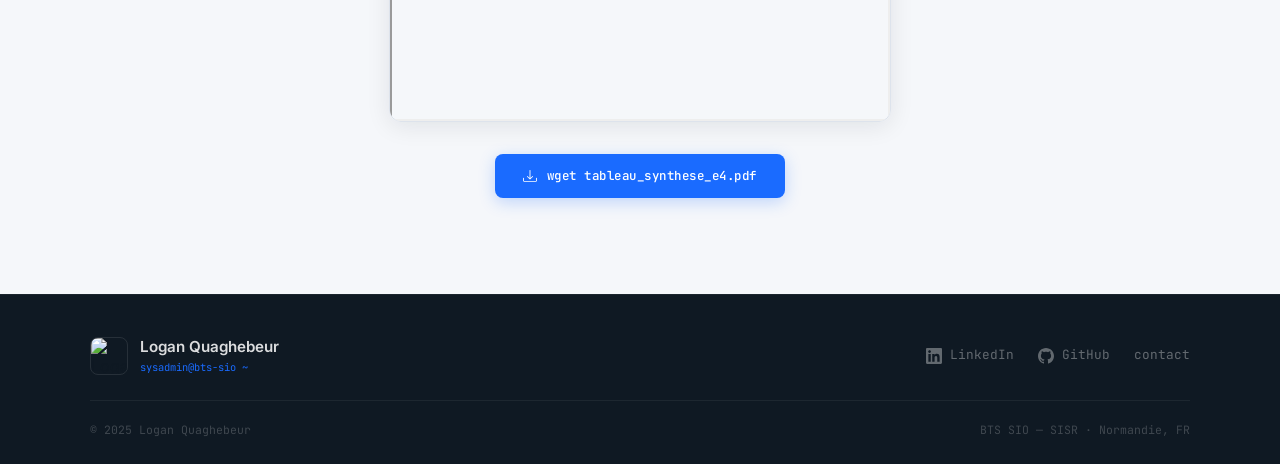
==== commit 0c27c197: "Ajout formulaire de contact et réseaux" ====
--- a/accueil/index.html
+++ b/accueil/index.html
@@ -8,6 +8,7 @@
     <link rel="stylesheet" href="accueil.css">
 
 </head>
+
 <body>
 
 <nav class="navbar">
@@ -24,32 +25,37 @@
             <li><a href="../bts/bts.html" class="nav-link">bts</a></li>
             <li><a href="../projets/projets.html" class="nav-link">projets</a></li>
             <li><a href="../Veille/veille.html" class="nav-link">veille</a></li>
+            <li><a href="contact.html" class="nav-link">contact</a></li>
         </ul>
     </div>
 </nav>
 
 <section class="hero">
-    <div class="hero-top">
-        <span class="status-dot"></span>
-        <span>portfolio.logan-quaghebeur.fr</span>
-        <span style="color:var(--border)">|</span>
-        <span>BTS SIO — Option SISR</span>
-    </div>
-    <h1 class="hero-title">
-        <span class="tag">&lt;</span>Administrateur<br>
-        <span class="highlight">Systèmes &amp; Réseaux</span>
-        <span class="tag">/&gt;</span>
-    </h1>
-    <p class="hero-desc">
-        En reconversion vers l'IT, je construis des compétences solides en administration réseau, cybersécurité et déploiement de services. Bienvenue sur mon portfolio.
-    </p>
-    <div class="hero-badges">
-        <span class="badge badge--accent">TCP/IP</span>
-        <span class="badge badge--accent">Active Directory</span>
-        <span class="badge badge--accent">Cybersécurité</span>
-        <span class="badge badge--green">● Disponible en alternance</span>
-        <span class="badge">BTS SIO — SISR</span>
-        <span class="badge">ID Market — Soliers</span>
+    <div class="hero-content">
+        <div class="hero-left">
+            <div class="hero-top">
+                <span class="status-dot"></span>
+                <span>portfolio.logan-quaghebeur.fr</span>
+                <span style="color:var(--border)">|</span>
+                <span>BTS SIO — Option SISR</span>
+            </div>
+            <h1 class="hero-title">
+                <span class="tag">&lt;</span>Administrateur<br>
+                <span class="highlight">Systèmes &amp; Réseaux</span>
+                <span class="tag">/&gt;</span>
+            </h1>
+            <p class="hero-desc">
+                En reconversion vers l'IT, je construis des compétences solides en administration réseau, cybersécurité et déploiement de services. Bienvenue sur mon portfolio.
+            </p>
+            <div class="hero-badges">
+                <span class="badge badge--accent">TCP/IP</span>
+                <span class="badge badge--accent">Active Directory</span>
+                <span class="badge badge--accent">Cybersécurité</span>
+                <span class="badge badge--green">● Disponible en alternance</span>
+                <span class="badge">BTS SIO — SISR</span>
+                <span class="badge">ID Market — Soliers</span>
+            </div>
+        </div>
     </div>
 </section>
 
@@ -151,7 +157,7 @@
 <section class="doc-section doc-section--alt">
     <div class="section-header">
         <span class="section-num">// 02</span>
-        <h2 class="section-title">Tableau de synthèse — E4</h2>
+        <h2 class="section-title">Tableau de synthèse — E5</h2>
     </div>
     <div class="doc-wrapper">
         <div class="doc-frame">
@@ -174,10 +180,9 @@
             </div>
         </div>
         <ul class="footer-links">
-            <li><a href="#">about</a></li>
-            <li><a href="#">privacy</a></li>
-            <li><a href="#">license</a></li>
-            <li><a href="#">contact</a></li>
+            <li><a href="https://www.linkedin.com/in/logan-quaghebeur-93067a24b/" target="_blank"><svg xmlns="http://www.w3.org/2000/svg" width="16" height="16" fill="currentColor" viewBox="0 0 24 24"><path d="M20.447 20.452h-3.554v-5.569c0-1.328-.027-3.037-1.852-3.037-1.853 0-2.136 1.445-2.136 2.939v5.667H9.351V9h3.414v1.561h.046c.477-.9 1.637-1.85 3.37-1.85 3.601 0 4.267 2.37 4.267 5.455v6.286zM5.337 7.433c-1.144 0-2.063-.926-2.063-2.065 0-1.138.92-2.063 2.063-2.063 1.14 0 2.064.925 2.064 2.063 0 1.139-.925 2.065-2.064 2.065zm1.782 13.019H3.555V9h3.564v11.452zM22.225 0H1.771C.792 0 0 .774 0 1.729v20.542C0 23.227.792 24 1.771 24h20.451C23.2 24 24 23.227 24 22.271V1.729C24 .774 23.2 0 22.222 0h.003z"/></svg> LinkedIn</a></li>
+            <li><a href="https://github.com/LoganQGB" target="_blank"><svg xmlns="http://www.w3.org/2000/svg" width="16" height="16" fill="currentColor" viewBox="0 0 24 24"><path d="M12 0c-6.626 0-12 5.373-12 12 0 5.302 3.438 9.8 8.207 11.387.599.111.793-.261.793-.577v-2.234c-3.338.726-4.033-1.416-4.033-1.416-.546-1.387-1.333-1.756-1.333-1.756-1.089-.745.083-.729.083-.729 1.205.084 1.839 1.237 1.839 1.237 1.07 1.834 2.807 1.304 3.492.997.107-.775.418-1.305.762-1.604-2.665-.305-5.467-1.334-5.467-5.931 0-1.311.469-2.381 1.236-3.221-.124-.303-.535-1.524.117-3.176 0 0 1.008-.322 3.301 1.23.957-.266 1.983-.399 3.003-.404 1.02.005 2.047.138 3.006.404 2.291-1.552 3.297-1.23 3.297-1.23.653 1.653.242 2.874.118 3.176.77.84 1.235 1.911 1.235 3.221 0 4.609-2.807 5.624-5.479 5.921.43.372.823 1.102.823 2.222v3.293c0 .319.192.694.801.576 4.765-1.589 8.199-6.086 8.199-11.386 0-6.627-5.373-12-12-12z"/></svg> GitHub</a></li>
+            <li><a href="contact.html">contact</a></li>
         </ul>
     </div>
     <div class="footer-bottom">
--- a/accueil/accueil.css
+++ b/accueil/accueil.css
@@ -540,6 +540,9 @@
   text-decoration: none;
   transition: color 0.2s;
   font-family: var(--mono);
+  display: flex;
+  align-items: center;
+  gap: 0.5rem;
 }
 .footer-links a:hover { color: rgba(255,255,255,0.75); }
 
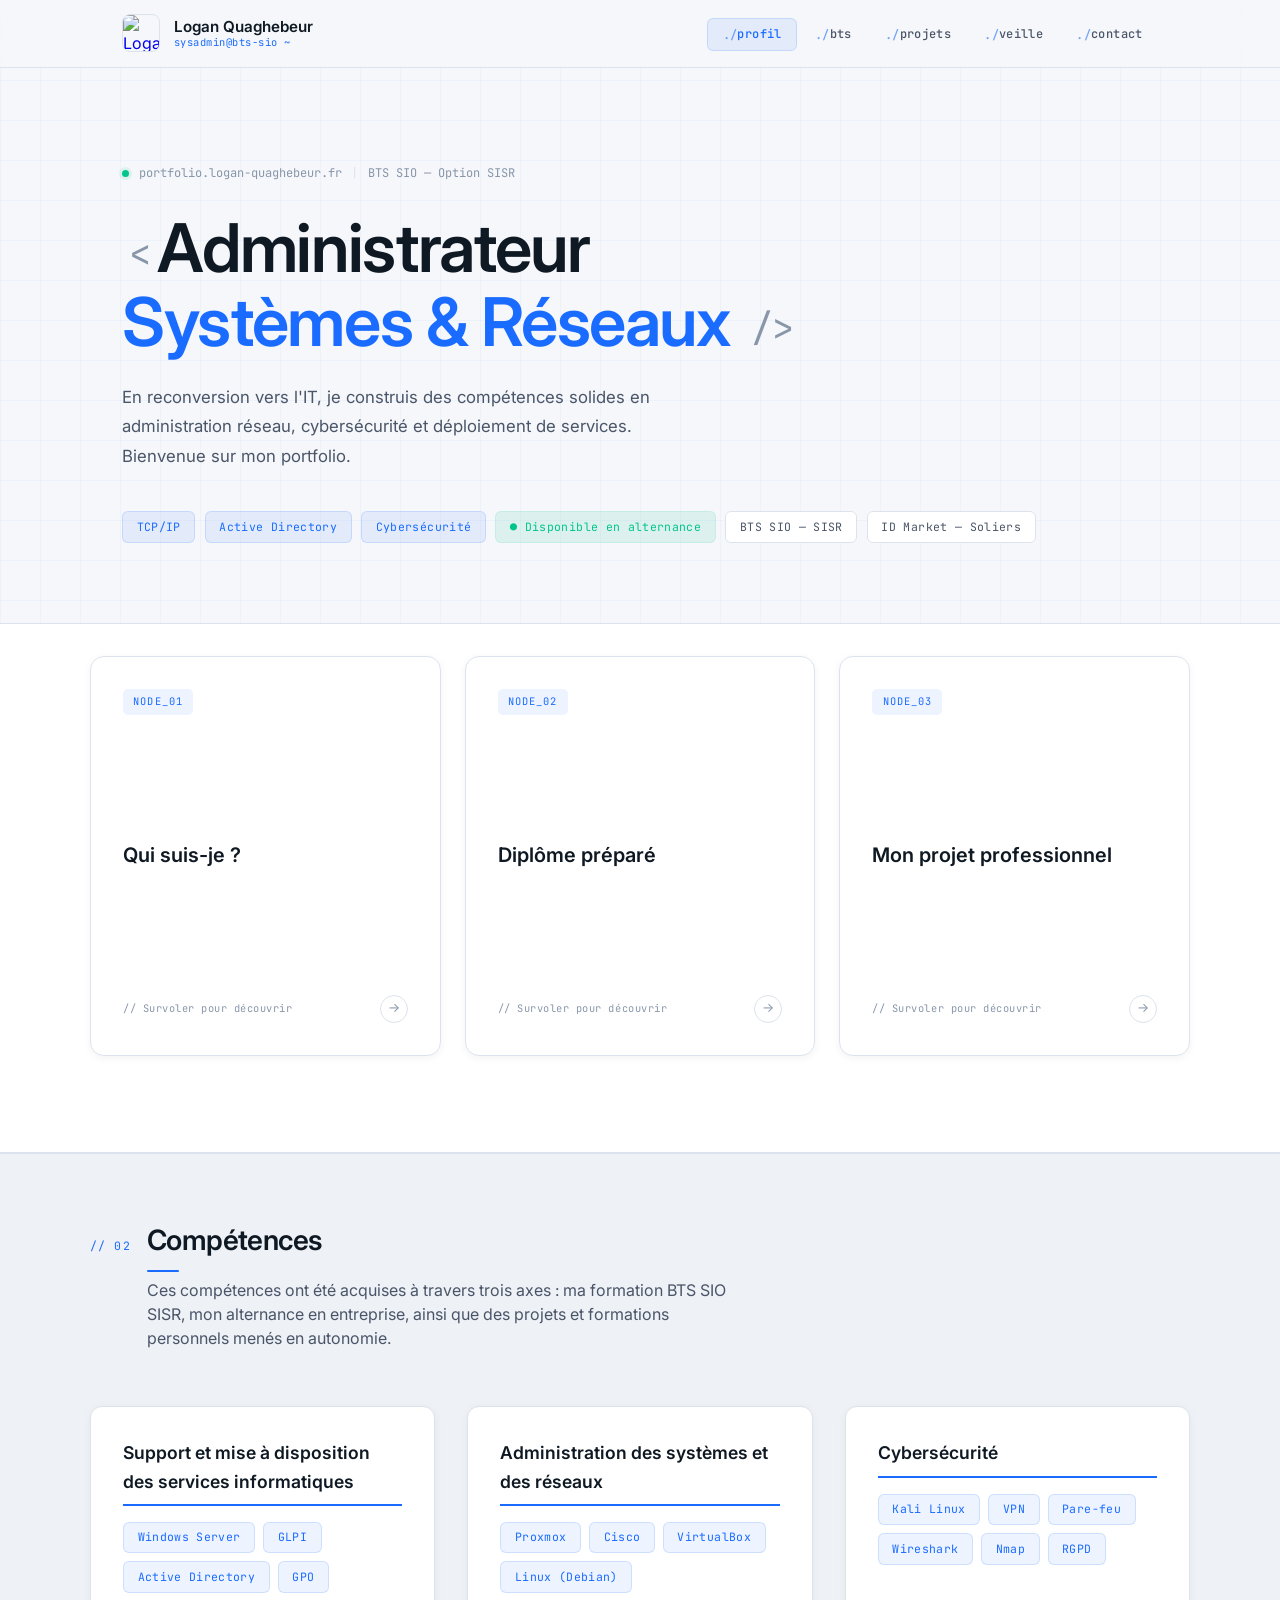
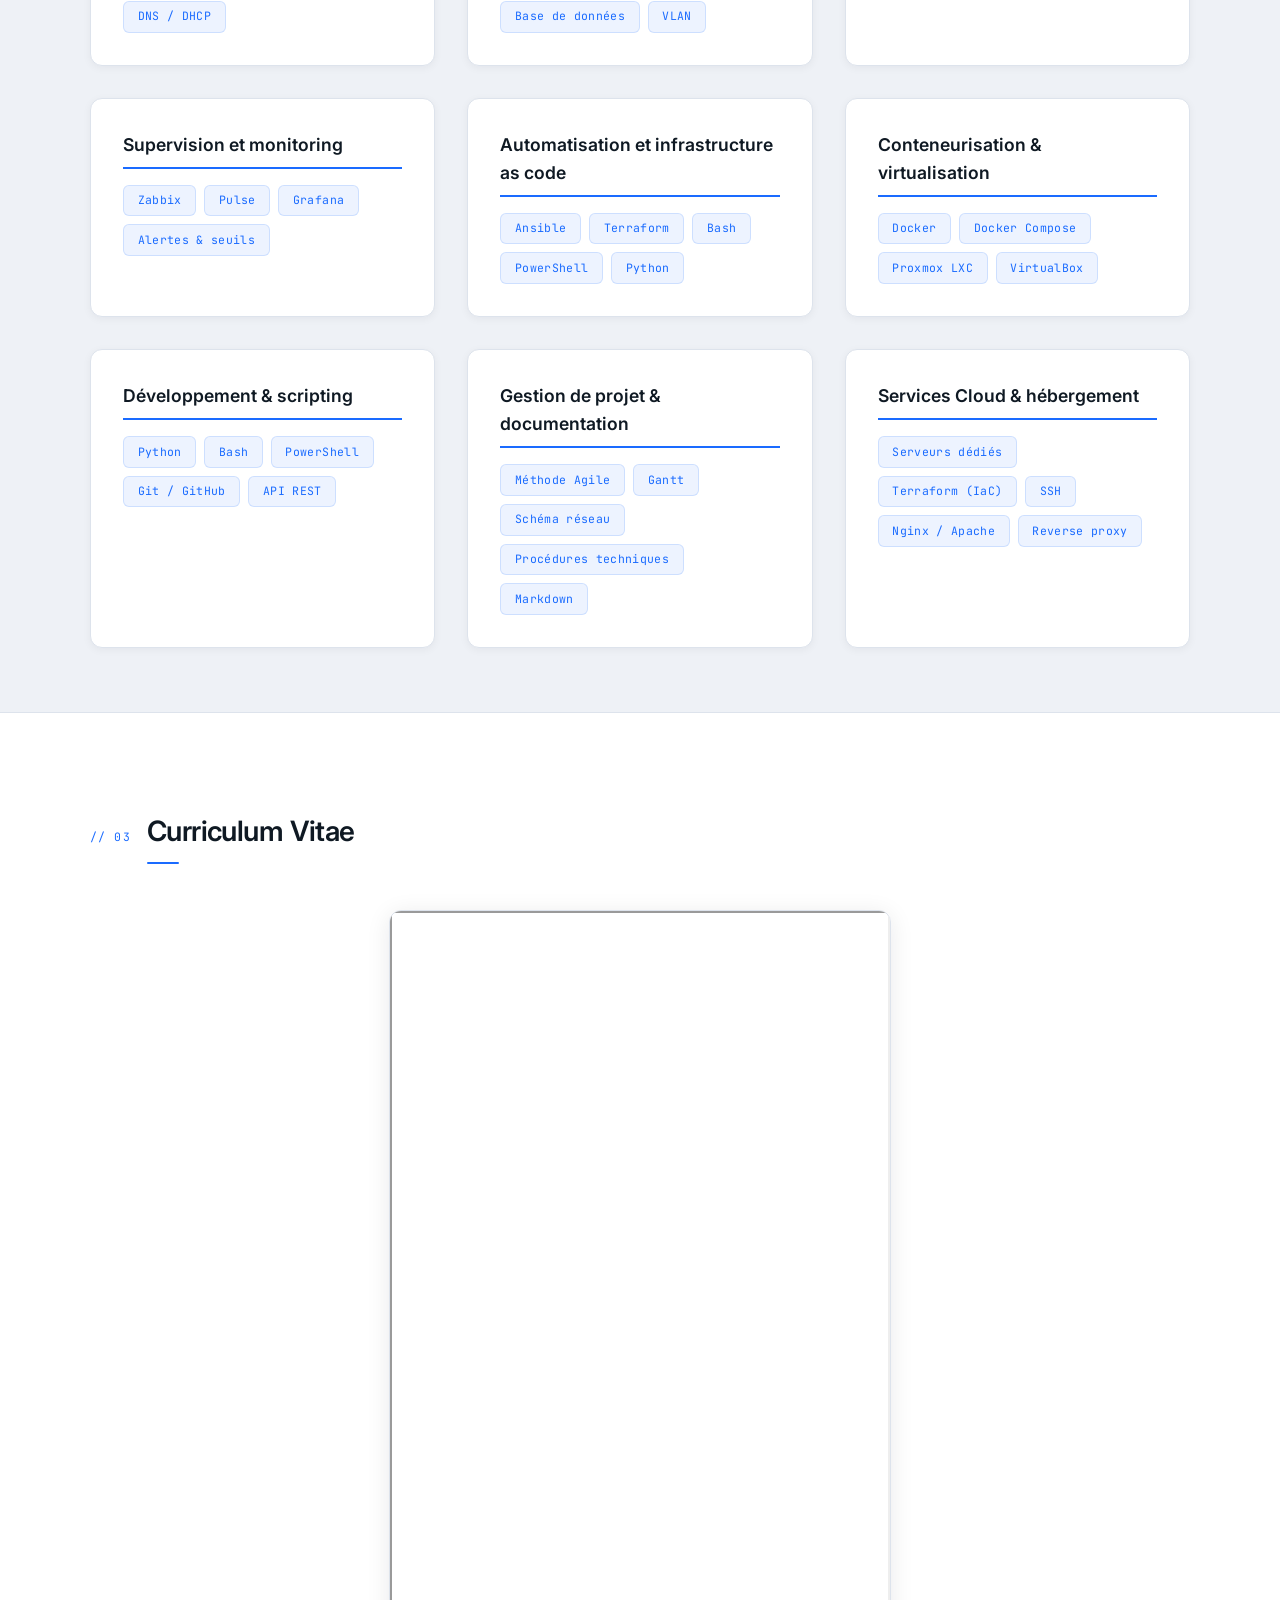
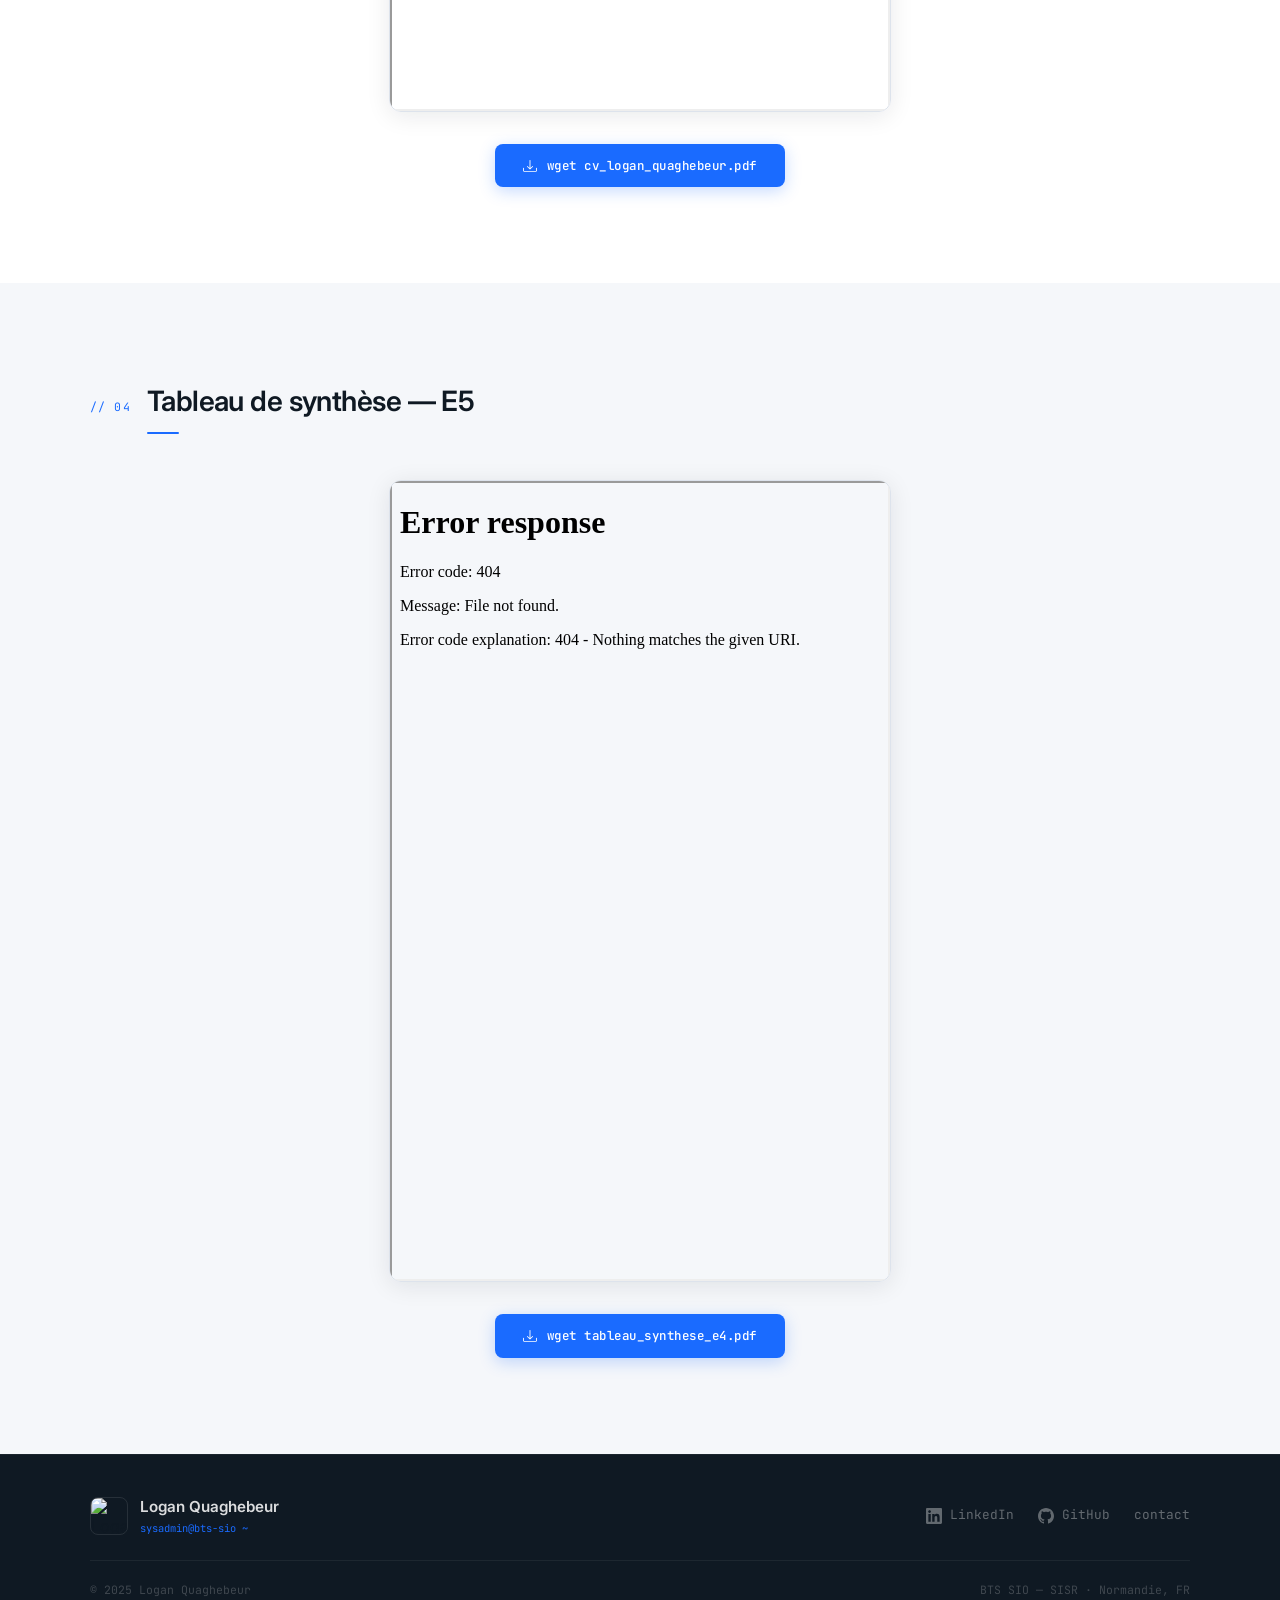
==== commit 1654fb6e: "Ajout des compétences" ====
--- a/accueil/index.html
+++ b/accueil/index.html
@@ -138,9 +138,111 @@
     </div>
 </section>
 
+<section class="skills-section">
+    <div class="section-header">
+        <span class="section-num">// 02</span>
+        <div>
+            <h2 class="section-title">Compétences</h2>
+            <p class="skills-subtitle">Ces compétences ont été acquises à travers trois axes : ma formation BTS SIO SISR, mon alternance en entreprise, ainsi que des projets et formations personnels menés en autonomie.</p>
+        </div>
+    </div>
+    <div class="skills-grid">
+        <div class="skill-category">
+            <h3 class="skill-title">Support et mise à disposition des services informatiques</h3>
+            <div class="skill-badges">
+                <span class="badge badge--accent">Windows Server</span>
+                <span class="badge badge--accent">GLPI</span>
+                <span class="badge badge--accent">Active Directory</span>
+                <span class="badge badge--accent">GPO</span>
+                <span class="badge badge--accent">DNS / DHCP</span>
+            </div>
+        </div>
+        <div class="skill-category">
+            <h3 class="skill-title">Administration des systèmes et des réseaux</h3>
+            <div class="skill-badges">
+                <span class="badge badge--accent">Proxmox</span>
+                <span class="badge badge--accent">Cisco</span>
+                <span class="badge badge--accent">VirtualBox</span>
+                <span class="badge badge--accent">Linux (Debian)</span>
+                <span class="badge badge--accent">Base de données</span>
+                <span class="badge badge--accent">VLAN</span>
+            </div>
+        </div>
+        <div class="skill-category">
+            <h3 class="skill-title">Cybersécurité</h3>
+            <div class="skill-badges">
+                <span class="badge badge--accent">Kali Linux</span>
+                <span class="badge badge--accent">VPN</span>
+                <span class="badge badge--accent">Pare-feu</span>
+                <span class="badge badge--accent">Wireshark</span>
+                <span class="badge badge--accent">Nmap</span>
+                <span class="badge badge--accent">RGPD</span>
+            </div>
+        </div>
+        <div class="skill-category">
+            <h3 class="skill-title">Supervision et monitoring</h3>
+            <div class="skill-badges">
+                <span class="badge badge--accent">Zabbix</span>
+                <span class="badge badge--accent">Pulse</span>
+                <span class="badge badge--accent">Grafana</span>
+                <span class="badge badge--accent">Alertes & seuils</span>
+            </div>
+        </div>
+        <div class="skill-category">
+            <h3 class="skill-title">Automatisation et infrastructure as code</h3>
+            <div class="skill-badges">
+                <span class="badge badge--accent">Ansible</span>
+                <span class="badge badge--accent">Terraform</span>
+                <span class="badge badge--accent">Bash</span>
+                <span class="badge badge--accent">PowerShell</span>
+                <span class="badge badge--accent">Python</span>
+            </div>
+        </div>
+        <div class="skill-category">
+            <h3 class="skill-title">Conteneurisation & virtualisation</h3>
+            <div class="skill-badges">
+                <span class="badge badge--accent">Docker</span>
+                <span class="badge badge--accent">Docker Compose</span>
+                <span class="badge badge--accent">Proxmox LXC</span>
+                <span class="badge badge--accent">VirtualBox</span>
+            </div>
+        </div>
+        <div class="skill-category">
+            <h3 class="skill-title">Développement & scripting</h3>
+            <div class="skill-badges">
+                <span class="badge badge--accent">Python</span>
+                <span class="badge badge--accent">Bash</span>
+                <span class="badge badge--accent">PowerShell</span>
+                <span class="badge badge--accent">Git / GitHub</span>
+                <span class="badge badge--accent">API REST</span>
+            </div>
+        </div>
+        <div class="skill-category">
+            <h3 class="skill-title">Gestion de projet & documentation</h3>
+            <div class="skill-badges">
+                <span class="badge badge--accent">Méthode Agile</span>
+                <span class="badge badge--accent">Gantt</span>
+                <span class="badge badge--accent">Schéma réseau</span>
+                <span class="badge badge--accent">Procédures techniques</span>
+                <span class="badge badge--accent">Markdown</span>
+            </div>
+        </div>
+        <div class="skill-category">
+            <h3 class="skill-title">Services Cloud & hébergement</h3>
+            <div class="skill-badges">
+                <span class="badge badge--accent">Serveurs dédiés</span>
+                <span class="badge badge--accent">Terraform (IaC)</span>
+                <span class="badge badge--accent">SSH</span>
+                <span class="badge badge--accent">Nginx / Apache</span>
+                <span class="badge badge--accent">Reverse proxy</span>
+            </div>
+        </div>
+    </div>
+</section>
+
 <section class="doc-section">
     <div class="section-header">
-        <span class="section-num">// 01</span>
+        <span class="section-num">// 03</span>
         <h2 class="section-title">Curriculum Vitae</h2>
     </div>
     <div class="doc-wrapper">
@@ -156,7 +258,7 @@
 
 <section class="doc-section doc-section--alt">
     <div class="section-header">
-        <span class="section-num">// 02</span>
+        <span class="section-num">// 04</span>
         <h2 class="section-title">Tableau de synthèse — E5</h2>
     </div>
     <div class="doc-wrapper">
--- a/accueil/accueil.css
+++ b/accueil/accueil.css
@@ -227,7 +227,7 @@
   position: relative;
   z-index: 1;
   padding: 2rem 2rem 6rem;
-  background: var(--bg-alt);
+  background: var(--surface);
   border-top: 1px solid var(--border);
   border-bottom: 1px solid var(--border);
 }
@@ -409,6 +409,50 @@
 }
 
 /* ══════════════════════════════
+   SKILLS SECTION
+══════════════════════════════ */
+.skills-section {
+  position: relative;
+  z-index: 1;
+  padding: 4rem 2rem;
+  background: var(--bg-alt);
+  border-top: 1px solid var(--border);
+  border-bottom: 1px solid var(--border);
+}
+
+.skills-grid {
+  max-width: 1100px;
+  margin: 0 auto;
+  display: grid;
+  grid-template-columns: repeat(auto-fit, minmax(300px, 1fr));
+  gap: 2rem;
+}
+
+.skill-category {
+  background: var(--surface);
+  border: 1px solid var(--border);
+  border-radius: 12px;
+  padding: 2rem;
+  box-shadow: 0 2px 8px rgba(15,25,35,0.05);
+}
+
+.skill-title {
+  font-family: var(--sans);
+  font-size: 1.1rem;
+  font-weight: 600;
+  color: var(--text);
+  margin-bottom: 1rem;
+  border-bottom: 2px solid var(--accent);
+  padding-bottom: 0.5rem;
+}
+
+.skill-badges {
+  display: flex;
+  flex-wrap: wrap;
+  gap: 0.5rem;
+}
+
+/* ══════════════════════════════
    DOC SECTIONS
 ══════════════════════════════ */
 .doc-section {
@@ -451,6 +495,16 @@
   width: 32px; height: 2px;
   background: var(--accent);
   border-radius: 2px;
+}
+
+.skills-subtitle {
+  font-family: var(--sans);
+  font-size: 1rem;
+  color: var(--text-mid);
+  margin-top: 1rem;
+  margin-bottom: 0;
+  line-height: 1.5;
+  max-width: 600px;
 }
 
 .doc-wrapper {
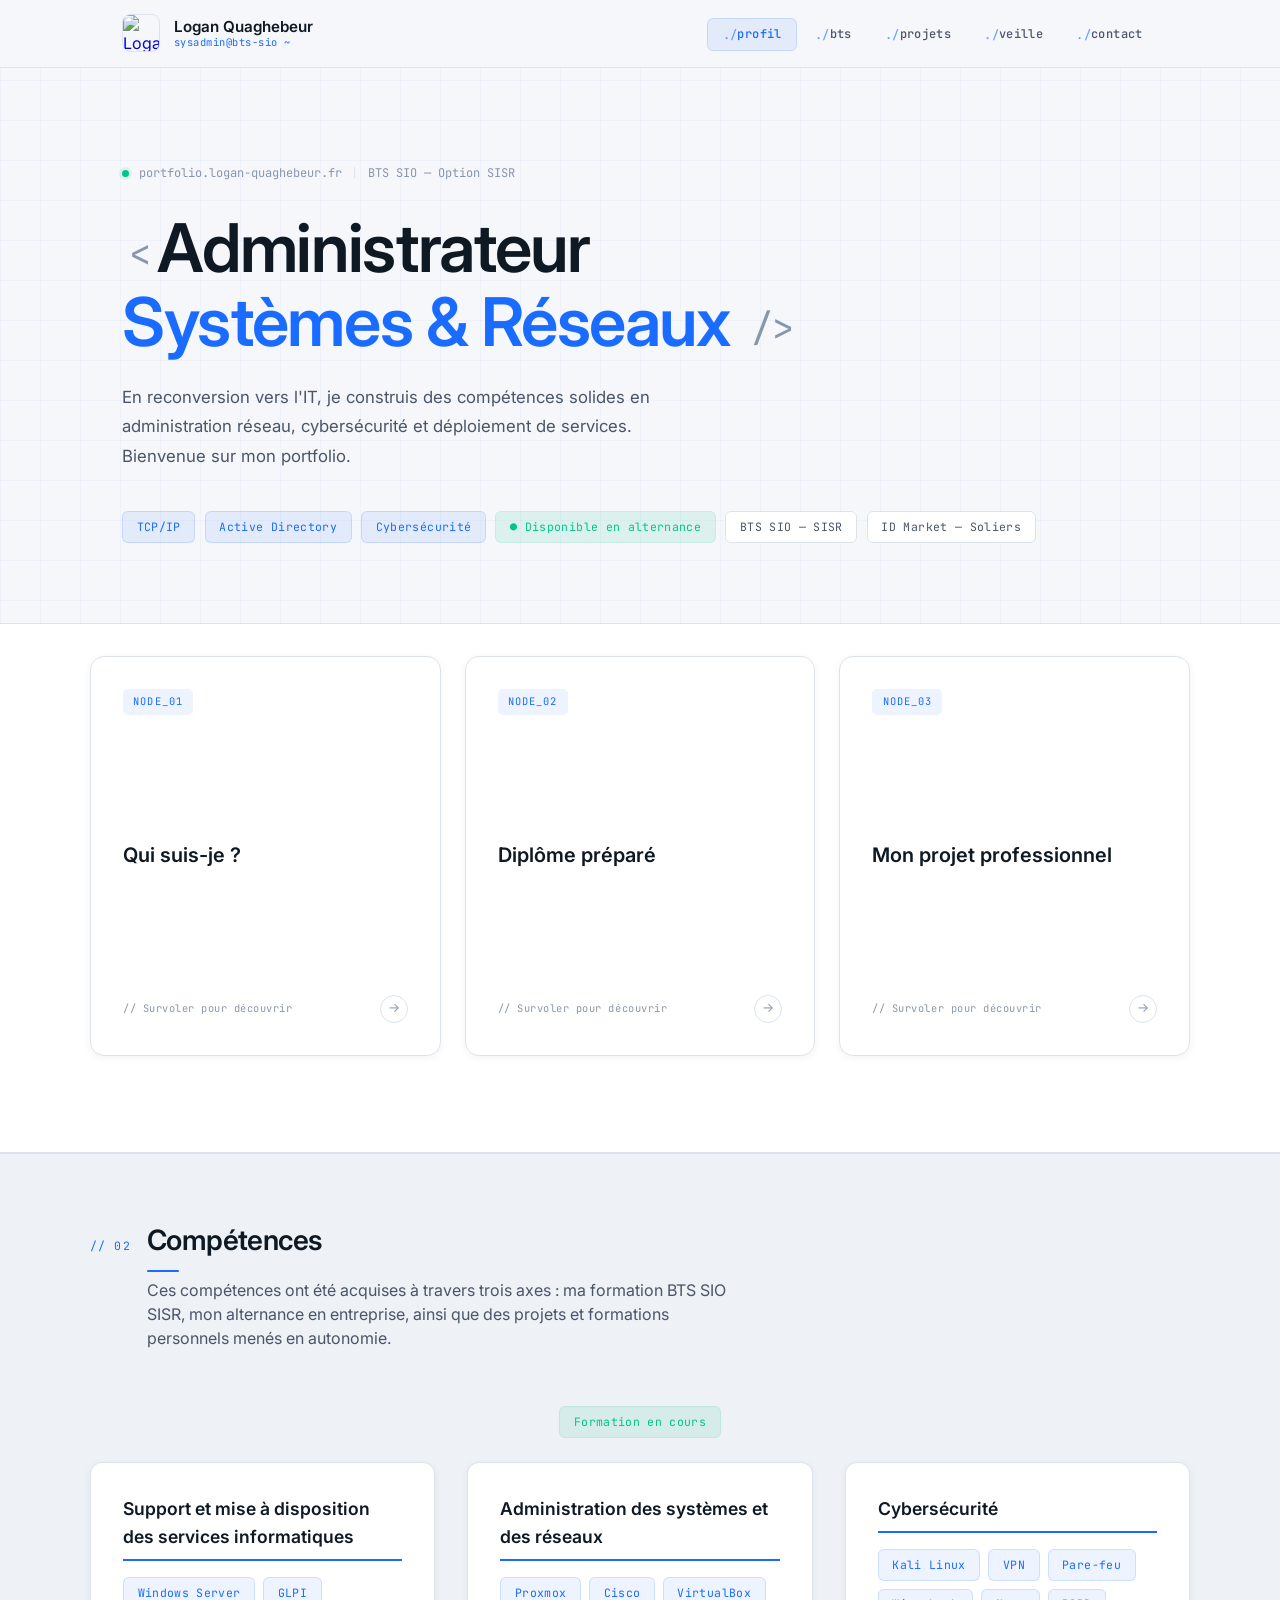
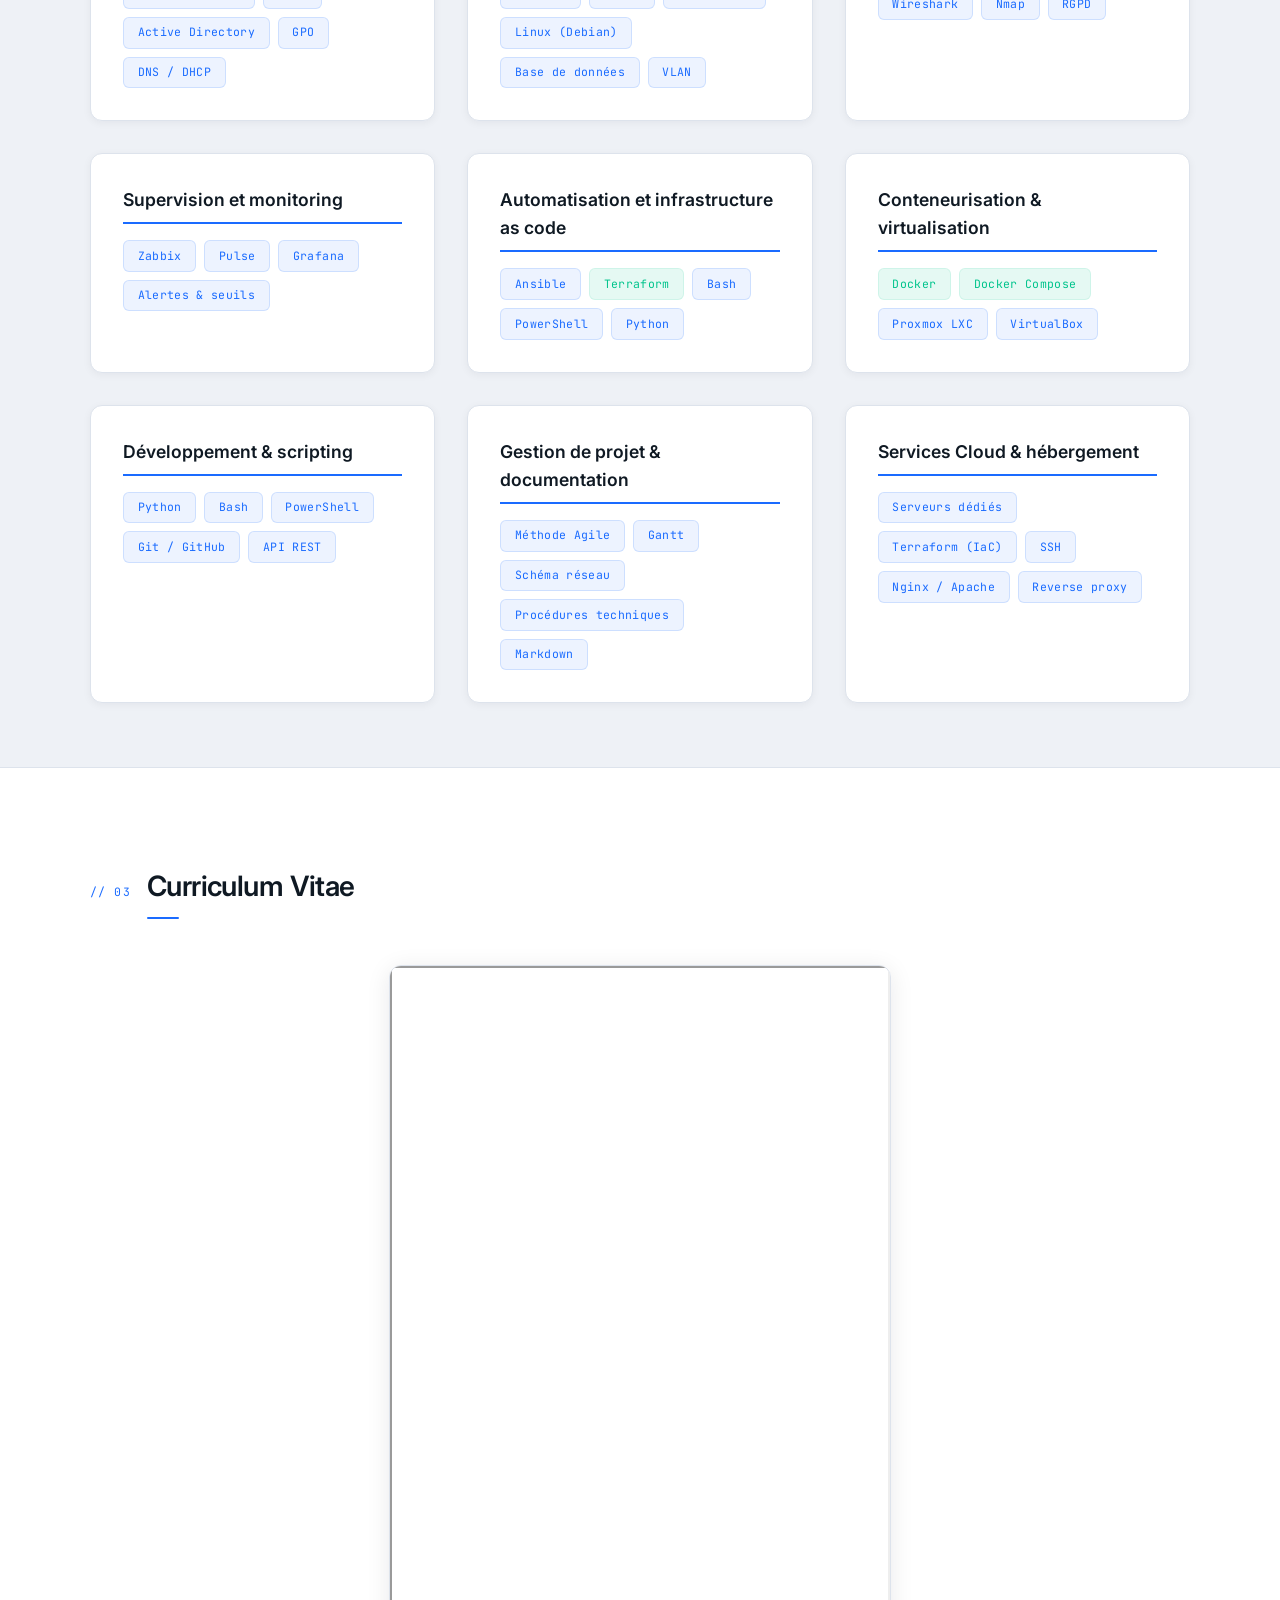
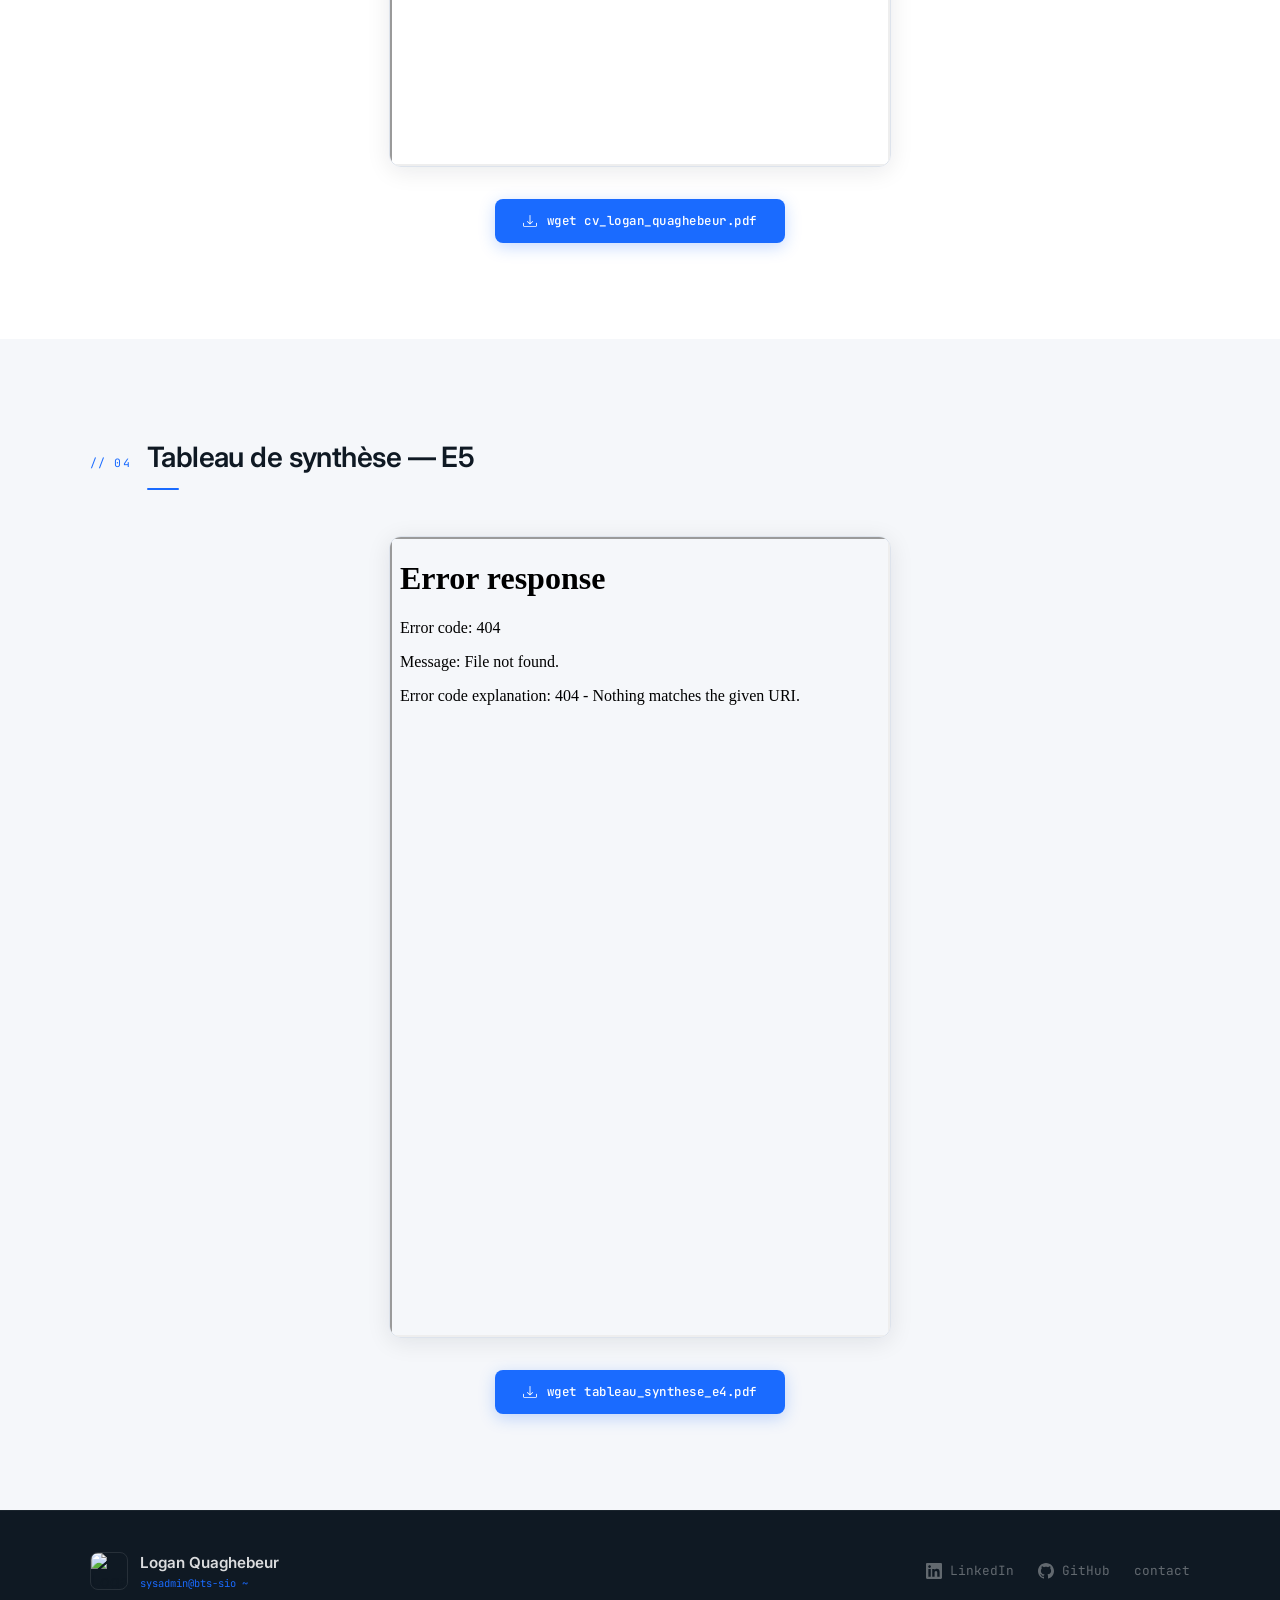
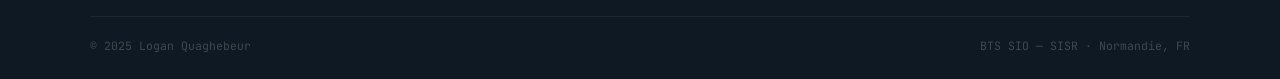
==== commit 90b2e543: "changement couleurs badge compétence" ====
--- a/accueil/index.html
+++ b/accueil/index.html
@@ -145,8 +145,9 @@
             <h2 class="section-title">Compétences</h2>
             <p class="skills-subtitle">Ces compétences ont été acquises à travers trois axes : ma formation BTS SIO SISR, mon alternance en entreprise, ainsi que des projets et formations personnels menés en autonomie.</p>
         </div>
-    </div>
-    <div class="skills-grid">
+    </div>    <div class="skills-legend">
+        <span class="badge badge--green">Formation en cours</span>
+    </div>    <div class="skills-grid">
         <div class="skill-category">
             <h3 class="skill-title">Support et mise à disposition des services informatiques</h3>
             <div class="skill-badges">
@@ -192,7 +193,7 @@
             <h3 class="skill-title">Automatisation et infrastructure as code</h3>
             <div class="skill-badges">
                 <span class="badge badge--accent">Ansible</span>
-                <span class="badge badge--accent">Terraform</span>
+                <span class="badge badge--green">Terraform</span>
                 <span class="badge badge--accent">Bash</span>
                 <span class="badge badge--accent">PowerShell</span>
                 <span class="badge badge--accent">Python</span>
@@ -201,8 +202,8 @@
         <div class="skill-category">
             <h3 class="skill-title">Conteneurisation & virtualisation</h3>
             <div class="skill-badges">
-                <span class="badge badge--accent">Docker</span>
-                <span class="badge badge--accent">Docker Compose</span>
+                <span class="badge badge--green">Docker</span>
+                <span class="badge badge--green">Docker Compose</span>
                 <span class="badge badge--accent">Proxmox LXC</span>
                 <span class="badge badge--accent">VirtualBox</span>
             </div>
@@ -238,6 +239,7 @@
             </div>
         </div>
     </div>
+
 </section>
 
 <section class="doc-section">
--- a/accueil/accueil.css
+++ b/accueil/accueil.css
@@ -507,6 +507,17 @@
   max-width: 600px;
 }
 
+.skills-legend {
+  margin-bottom: 1.5rem;
+  text-align: center;
+  font-size: 0.9rem;
+  color: var(--text-mid);
+  display: flex;
+  align-items: center;
+  justify-content: center;
+  gap: 0.5rem;
+}
+
 .doc-wrapper {
   max-width: 1100px;
   margin: 0 auto;
